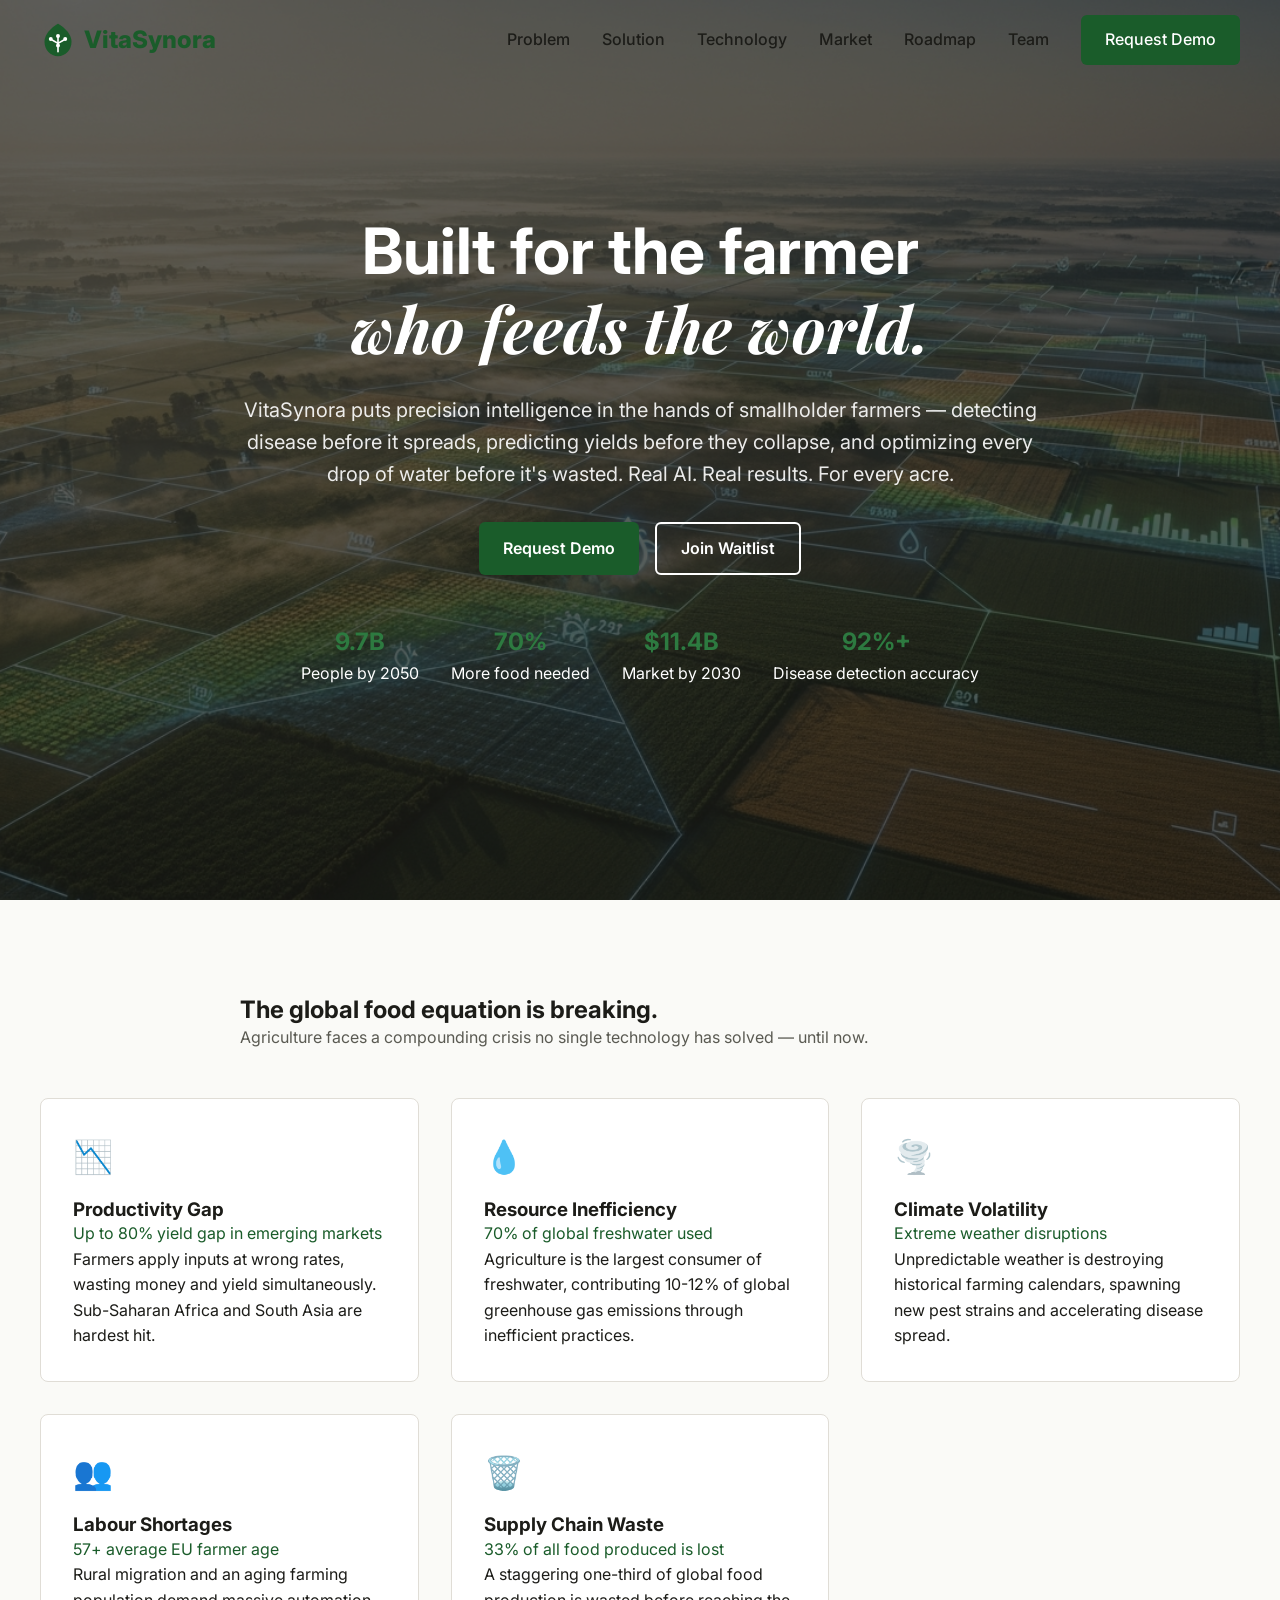
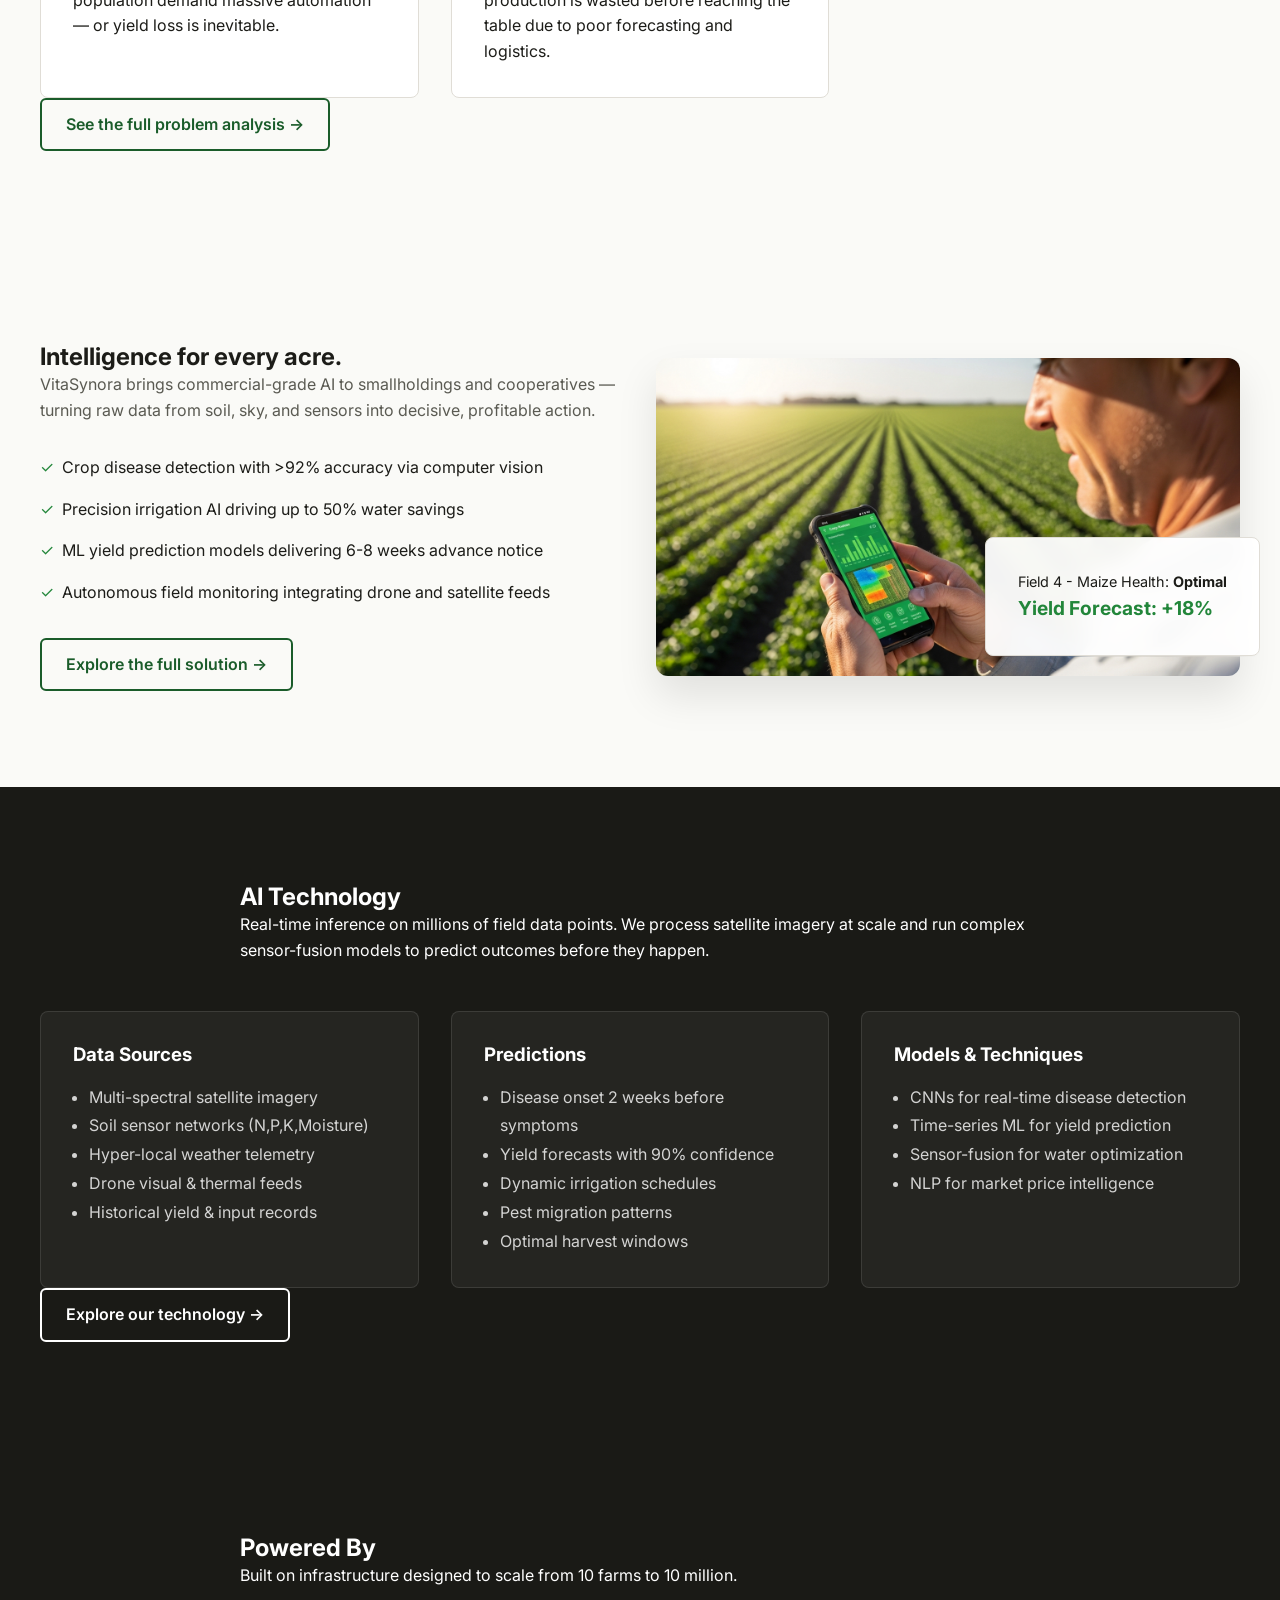
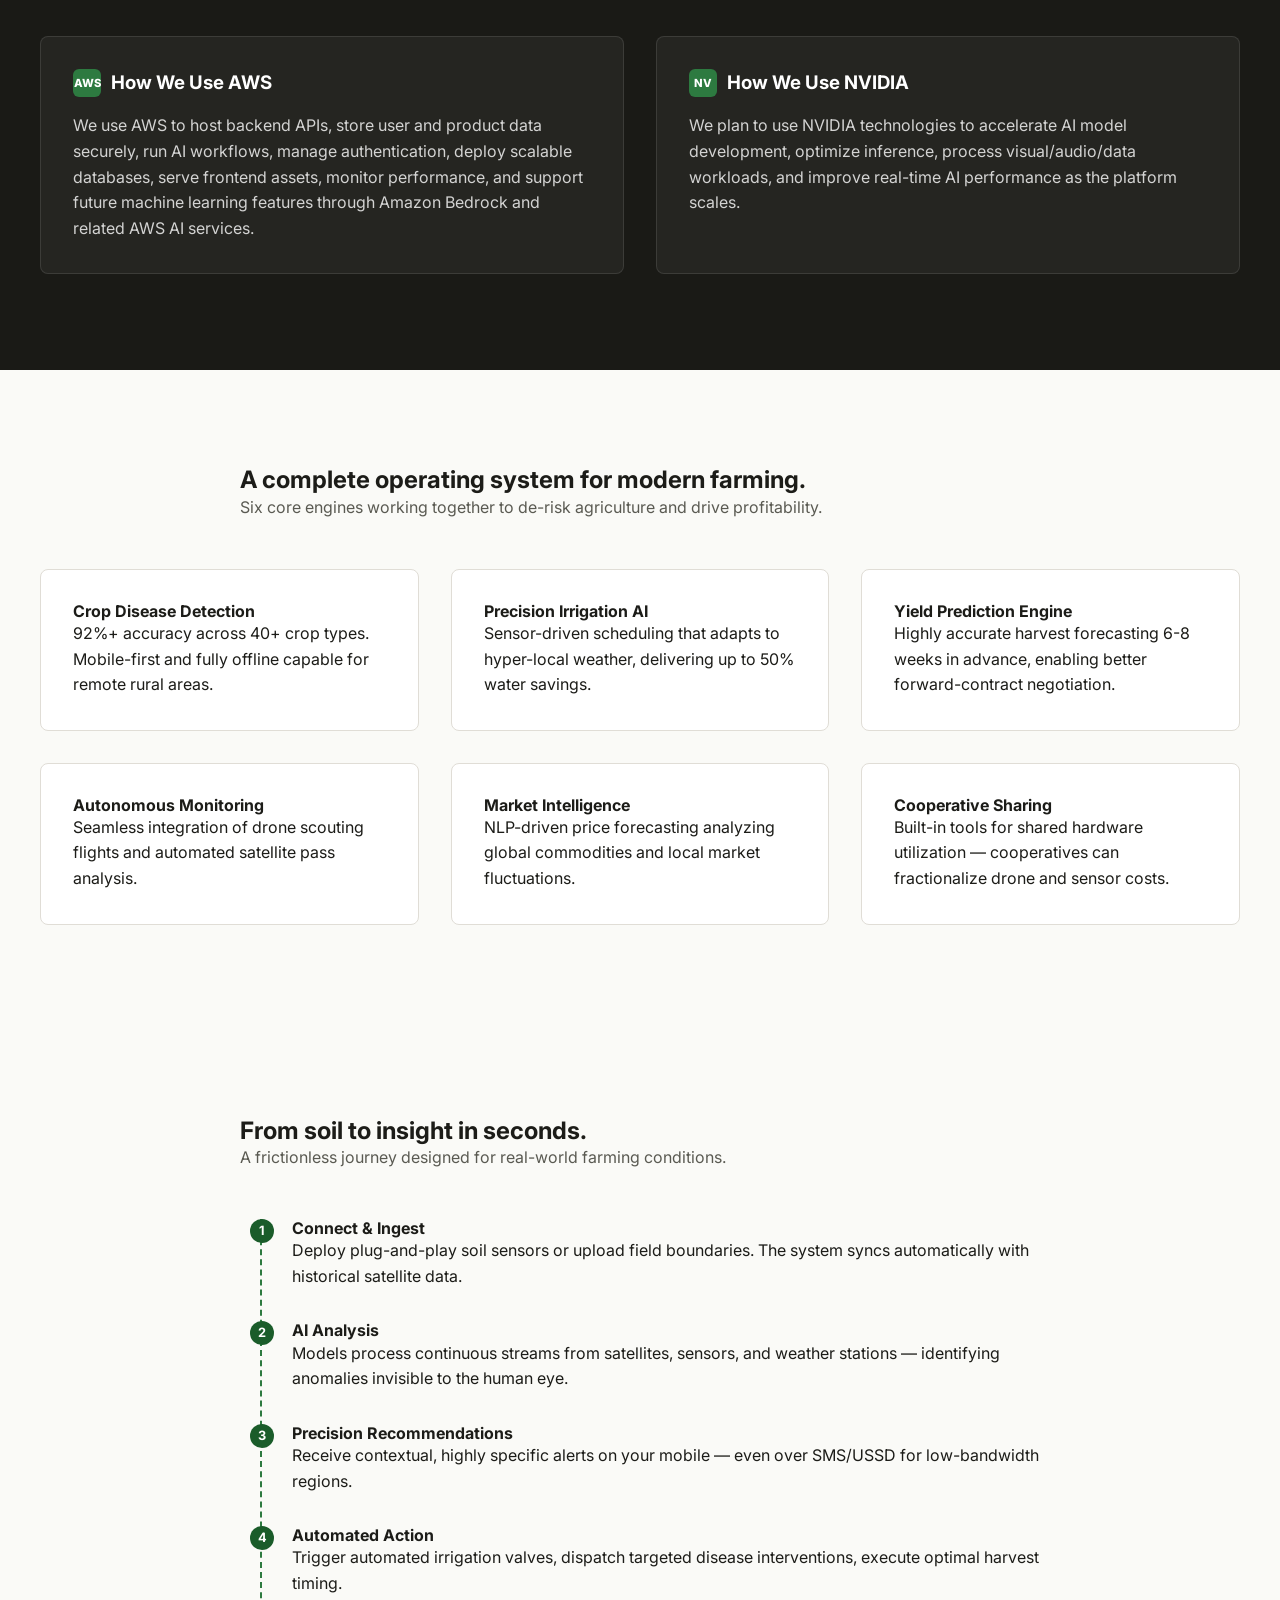
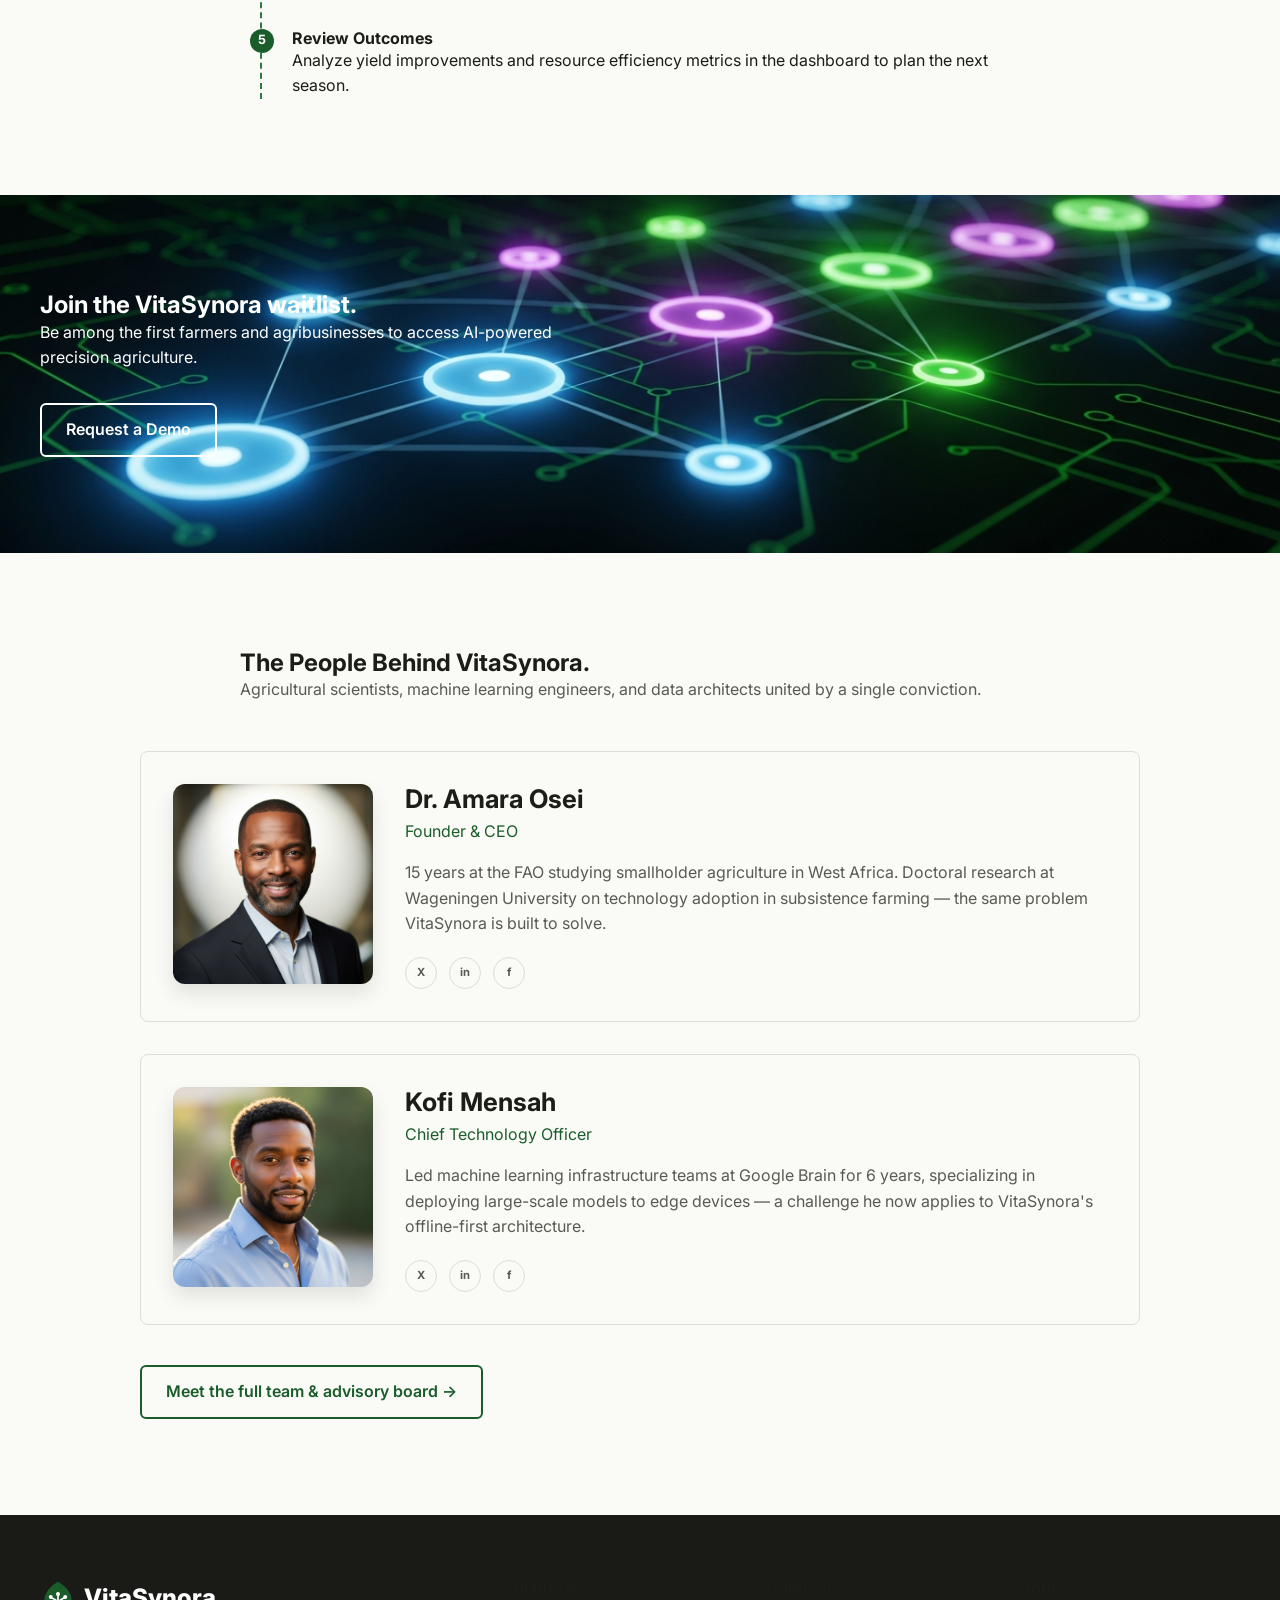
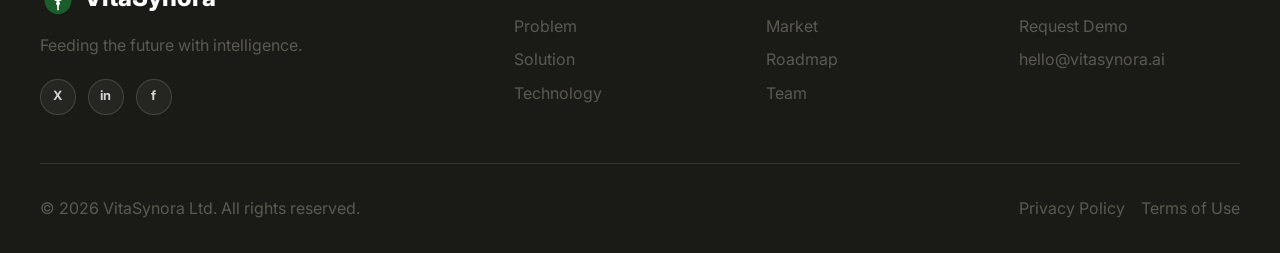
==== index.html @ 57ad0535 "first commit for netlify hosting" ====
<!DOCTYPE html>
<html lang="en">
<head>
  <meta charset="UTF-8">
  <meta name="viewport" content="width=device-width, initial-scale=1.0">
  <title>VitaSynora | Intelligence for every acre</title>
  <meta name="description" content="VitaSynora puts precision intelligence in the hands of smallholder farmers — detecting disease before it spreads, predicting yields before they collapse.">
  <link rel="stylesheet" href="css/styles.css">
</head>
<body>

  <!-- NAVBAR -->
  <nav class="navbar">
    <div class="nav-container">
      <a href="index.html" class="nav-logo">
        <svg viewBox="0 0 40 40" xmlns="http://www.w3.org/2000/svg" style="width:36px;height:36px">
          <path d="M20 2C20 2 5 10 5 22c0 9.4 6.7 16 15 16s15-6.6 15-16C35 10 20 2 20 2z" fill="#1a5c2a"/>
          <circle cx="20" cy="26" r="2.2" fill="white"/>
          <line x1="20" y1="23.8" x2="20" y2="17" stroke="white" stroke-width="1.8" stroke-linecap="round"/>
          <line x1="20" y1="23.8" x2="13.5" y2="20" stroke="white" stroke-width="1.8" stroke-linecap="round"/>
          <line x1="20" y1="23.8" x2="26.5" y2="20" stroke="white" stroke-width="1.8" stroke-linecap="round"/>
          <circle cx="20" cy="15.5" r="2.2" fill="white"/>
          <circle cx="12" cy="19" r="2.2" fill="white"/>
          <circle cx="28" cy="19" r="2.2" fill="white"/>
          <line x1="20" y1="28.2" x2="20" y2="33" stroke="white" stroke-width="1.8" stroke-linecap="round"/>
        </svg>
        VitaSynora
      </a>
      <div class="nav-links">
        <a href="problem.html">Problem</a>
        <a href="solution.html">Solution</a>
        <a href="technology.html">Technology</a>
        <a href="market.html">Market</a>
        <a href="roadmap.html">Roadmap</a>
        <a href="team.html">Team</a>
        <a href="request-demo.html" class="btn btn-primary">Request Demo</a>
      </div>
      <button class="hamburger">
        <span></span><span></span><span></span>
      </button>
    </div>
  </nav>

  <!-- HERO -->
  <header class="hero">
    <img src="images/hero-satellite.png" alt="Satellite view of farmland" class="hero-bg">
    <div class="hero-overlay"></div>
    <div class="hero-content reveal">
      <h1>Built for the farmer<br><span class="text-italic text-primary-light">who feeds the world.</span></h1>
      <p>VitaSynora puts precision intelligence in the hands of smallholder farmers — detecting disease before it spreads, predicting yields before they collapse, and optimizing every drop of water before it's wasted. Real AI. Real results. For every acre.</p>
      <div style="display: flex; gap: 1rem; justify-content: center; flex-wrap: wrap;">
        <a href="request-demo.html" class="btn btn-primary">Request Demo</a>
        <a href="#waitlist" class="btn btn-outline" style="border-color:#fff; color:#fff;">Join Waitlist</a>
      </div>
      <div class="hero-stats">
        <div class="hero-stat-item"><strong>9.7B</strong> People by 2050</div>
        <div class="hero-stat-item"><strong>70%</strong> More food needed</div>
        <div class="hero-stat-item"><strong>$11.4B</strong> Market by 2030</div>
        <div class="hero-stat-item"><strong>92%+</strong> Disease detection accuracy</div>
      </div>
    </div>
  </header>

  <!-- PROBLEM -->
  <section class="section bg-light" id="problem">
    <div class="container">
      <div class="reveal text-center" style="max-width: 800px; margin: 0 auto 3rem;">
        <h2>The global food equation is breaking.</h2>
        <p class="text-muted">Agriculture faces a compounding crisis no single technology has solved — until now.</p>
      </div>
      <div class="grid grid-3 reveal">
        <div class="card">
          <div class="card-icon">📉</div>
          <h3>Productivity Gap</h3>
          <p class="text-primary font-bold">Up to 80% yield gap in emerging markets</p>
          <p>Farmers apply inputs at wrong rates, wasting money and yield simultaneously. Sub-Saharan Africa and South Asia are hardest hit.</p>
        </div>
        <div class="card">
          <div class="card-icon">💧</div>
          <h3>Resource Inefficiency</h3>
          <p class="text-primary font-bold">70% of global freshwater used</p>
          <p>Agriculture is the largest consumer of freshwater, contributing 10-12% of global greenhouse gas emissions through inefficient practices.</p>
        </div>
        <div class="card">
          <div class="card-icon">🌪️</div>
          <h3>Climate Volatility</h3>
          <p class="text-primary font-bold">Extreme weather disruptions</p>
          <p>Unpredictable weather is destroying historical farming calendars, spawning new pest strains and accelerating disease spread.</p>
        </div>
        <div class="card">
          <div class="card-icon">👥</div>
          <h3>Labour Shortages</h3>
          <p class="text-primary font-bold">57+ average EU farmer age</p>
          <p>Rural migration and an aging farming population demand massive automation — or yield loss is inevitable.</p>
        </div>
        <div class="card">
          <div class="card-icon">🗑️</div>
          <h3>Supply Chain Waste</h3>
          <p class="text-primary font-bold">33% of all food produced is lost</p>
          <p>A staggering one-third of global food production is wasted before reaching the table due to poor forecasting and logistics.</p>
        </div>
      </div>
      <div class="text-center mt-4 reveal">
        <a href="problem.html" class="btn btn-outline mt-2">See the full problem analysis →</a>
      </div>
    </div>
  </section>

  <!-- SOLUTION -->
  <section class="section">
    <div class="container">
      <div class="grid grid-2" style="align-items: center;">
        <div class="reveal">
          <h2>Intelligence for every acre.</h2>
          <p class="text-muted" style="margin-bottom: 2rem;">VitaSynora brings commercial-grade AI to smallholdings and cooperatives — turning raw data from soil, sky, and sensors into decisive, profitable action.</p>
          <ul style="list-style: none; display: flex; flex-direction: column; gap: 1rem;">
            <li style="display: flex; gap: 0.5rem;"><span style="color:var(--success)">✓</span> Crop disease detection with >92% accuracy via computer vision</li>
            <li style="display: flex; gap: 0.5rem;"><span style="color:var(--success)">✓</span> Precision irrigation AI driving up to 50% water savings</li>
            <li style="display: flex; gap: 0.5rem;"><span style="color:var(--success)">✓</span> ML yield prediction models delivering 6-8 weeks advance notice</li>
            <li style="display: flex; gap: 0.5rem;"><span style="color:var(--success)">✓</span> Autonomous field monitoring integrating drone and satellite feeds</li>
          </ul>
          <a href="solution.html" class="btn btn-outline" style="margin-top: 2rem;">Explore the full solution →</a>
        </div>
        <div class="reveal" style="position: relative;">
          <img src="images/farmer-app.png" alt="Farmer using VitaSynora app" style="border-radius: 12px; box-shadow: 0 20px 40px rgba(0,0,0,0.1);">
          <div class="card" style="position: absolute; bottom: 20px; right: -20px; background: rgba(255,255,255,0.95); backdrop-filter: blur(10px);">
            <p style="font-size: 0.9rem; margin:0;">Field 4 - Maize Health: <strong>Optimal</strong></p>
            <p style="color:var(--success); font-size: 1.2rem; font-weight: 700; margin:0;">Yield Forecast: +18%</p>
          </div>
        </div>
      </div>
    </div>
  </section>

  <!-- TECH -->
  <section class="section section-dark reveal">
    <div class="container">
      <div class="text-center" style="max-width: 800px; margin: 0 auto 3rem;">
        <h2>AI Technology</h2>
        <p>Real-time inference on millions of field data points. We process satellite imagery at scale and run complex sensor-fusion models to predict outcomes before they happen.</p>
      </div>
      <div class="grid grid-3">
        <div class="card" style="background: rgba(255,255,255,0.05); border-color: rgba(255,255,255,0.1);">
          <h3 style="color:#fff; margin-bottom: 1rem;">Data Sources</h3>
          <ul style="color:rgba(255,255,255,0.8); padding-left:1rem; list-style: disc; line-height:1.8;">
            <li>Multi-spectral satellite imagery</li>
            <li>Soil sensor networks (N,P,K,Moisture)</li>
            <li>Hyper-local weather telemetry</li>
            <li>Drone visual & thermal feeds</li>
            <li>Historical yield & input records</li>
          </ul>
        </div>
        <div class="card" style="background: rgba(255,255,255,0.05); border-color: rgba(255,255,255,0.1);">
          <h3 style="color:#fff; margin-bottom: 1rem;">Predictions</h3>
          <ul style="color:rgba(255,255,255,0.8); padding-left:1rem; list-style: disc; line-height:1.8;">
            <li>Disease onset 2 weeks before symptoms</li>
            <li>Yield forecasts with 90% confidence</li>
            <li>Dynamic irrigation schedules</li>
            <li>Pest migration patterns</li>
            <li>Optimal harvest windows</li>
          </ul>
        </div>
        <div class="card" style="background: rgba(255,255,255,0.05); border-color: rgba(255,255,255,0.1);">
          <h3 style="color:#fff; margin-bottom: 1rem;">Models & Techniques</h3>
          <ul style="color:rgba(255,255,255,0.8); padding-left:1rem; list-style: disc; line-height:1.8;">
            <li>CNNs for real-time disease detection</li>
            <li>Time-series ML for yield prediction</li>
            <li>Sensor-fusion for water optimization</li>
            <li>NLP for market price intelligence</li>
          </ul>
        </div>
      </div>
      <div class="text-center mt-4">
        <a href="technology.html" class="btn btn-outline" style="border-color:#fff; color:#fff;">Explore our technology →</a>
      </div>
    </div>
  </section>

  <!-- OUR STACK: AWS + NVIDIA -->
  <section class="section section-dark reveal">
    <div class="container">
      <div class="text-center" style="max-width: 800px; margin: 0 auto 3rem;">
        <h2>Powered By</h2>
        <p>Built on infrastructure designed to scale from 10 farms to 10 million.</p>
      </div>
      <div class="grid grid-2">
        <div class="stack-card">
          <h3><span class="stack-badge">AWS</span> How We Use AWS</h3>
          <p>We use AWS to host backend APIs, store user and product data securely, run AI workflows, manage authentication, deploy scalable databases, serve frontend assets, monitor performance, and support future machine learning features through Amazon Bedrock and related AWS AI services.</p>
        </div>
        <div class="stack-card">
          <h3><span class="stack-badge">NV</span> How We Use NVIDIA</h3>
          <p>We plan to use NVIDIA technologies to accelerate AI model development, optimize inference, process visual/audio/data workloads, and improve real-time AI performance as the platform scales.</p>
        </div>
      </div>
    </div>
  </section>

  <!-- FEATURES -->
  <section class="section bg-light">
    <div class="container reveal">
      <div class="text-center" style="max-width: 800px; margin: 0 auto 3rem;">
        <h2>A complete operating system for modern farming.</h2>
        <p class="text-muted">Six core engines working together to de-risk agriculture and drive profitability.</p>
      </div>
      <div class="grid grid-3">
        <div class="card">
          <h4>Crop Disease Detection</h4>
          <p>92%+ accuracy across 40+ crop types. Mobile-first and fully offline capable for remote rural areas.</p>
        </div>
        <div class="card">
          <h4>Precision Irrigation AI</h4>
          <p>Sensor-driven scheduling that adapts to hyper-local weather, delivering up to 50% water savings.</p>
        </div>
        <div class="card">
          <h4>Yield Prediction Engine</h4>
          <p>Highly accurate harvest forecasting 6-8 weeks in advance, enabling better forward-contract negotiation.</p>
        </div>
        <div class="card">
          <h4>Autonomous Monitoring</h4>
          <p>Seamless integration of drone scouting flights and automated satellite pass analysis.</p>
        </div>
        <div class="card">
          <h4>Market Intelligence</h4>
          <p>NLP-driven price forecasting analyzing global commodities and local market fluctuations.</p>
        </div>
        <div class="card">
          <h4>Cooperative Sharing</h4>
          <p>Built-in tools for shared hardware utilization — cooperatives can fractionalize drone and sensor costs.</p>
        </div>
      </div>
    </div>
  </section>

  <!-- HOW IT WORKS -->
  <section class="section">
    <div class="container reveal">
      <div class="text-center" style="max-width: 800px; margin: 0 auto 3rem;">
        <h2>From soil to insight in seconds.</h2>
        <p class="text-muted">A frictionless journey designed for real-world farming conditions.</p>
      </div>
      <div style="max-width: 800px; margin: 0 auto; position: relative;">
        <div style="border-left: 2px dashed var(--primary-light); margin-left: 20px; padding-left: 30px; display: flex; flex-direction: column; gap: 2rem;">
          <div style="position: relative;">
            <div style="position: absolute; left: -42px; background: var(--primary); color: #fff; width: 24px; height: 24px; border-radius: 50%; display: flex; align-items: center; justify-content: center; font-size: 0.8rem; font-weight: bold;">1</div>
            <h4>Connect & Ingest</h4>
            <p>Deploy plug-and-play soil sensors or upload field boundaries. The system syncs automatically with historical satellite data.</p>
          </div>
          <div style="position: relative;">
            <div style="position: absolute; left: -42px; background: var(--primary); color: #fff; width: 24px; height: 24px; border-radius: 50%; display: flex; align-items: center; justify-content: center; font-size: 0.8rem; font-weight: bold;">2</div>
            <h4>AI Analysis</h4>
            <p>Models process continuous streams from satellites, sensors, and weather stations — identifying anomalies invisible to the human eye.</p>
          </div>
          <div style="position: relative;">
            <div style="position: absolute; left: -42px; background: var(--primary); color: #fff; width: 24px; height: 24px; border-radius: 50%; display: flex; align-items: center; justify-content: center; font-size: 0.8rem; font-weight: bold;">3</div>
            <h4>Precision Recommendations</h4>
            <p>Receive contextual, highly specific alerts on your mobile — even over SMS/USSD for low-bandwidth regions.</p>
          </div>
          <div style="position: relative;">
            <div style="position: absolute; left: -42px; background: var(--primary); color: #fff; width: 24px; height: 24px; border-radius: 50%; display: flex; align-items: center; justify-content: center; font-size: 0.8rem; font-weight: bold;">4</div>
            <h4>Automated Action</h4>
            <p>Trigger automated irrigation valves, dispatch targeted disease interventions, execute optimal harvest timing.</p>
          </div>
          <div style="position: relative;">
            <div style="position: absolute; left: -42px; background: var(--primary); color: #fff; width: 24px; height: 24px; border-radius: 50%; display: flex; align-items: center; justify-content: center; font-size: 0.8rem; font-weight: bold;">5</div>
            <h4>Review Outcomes</h4>
            <p>Analyze yield improvements and resource efficiency metrics in the dashboard to plan the next season.</p>
          </div>
        </div>
      </div>
    </div>
  </section>

  <!-- WAITLIST -->
  <section class="section section-dark reveal" id="waitlist">
    <div class="container">
      <div class="grid grid-2" style="align-items: center; gap: 4rem;">
        <div>
          <h2>Join the VitaSynora waitlist.</h2>
          <p style="margin-bottom: 2rem;">Be among the first farmers and agribusinesses to access AI-powered precision agriculture.</p>
          <div style="display:flex; gap:1rem;">
            <a href="request-demo.html" class="btn btn-outline" style="border-color:#fff; color:#fff;">Request a Demo</a>
          </div>
        </div>
        
        <img src="images/roadmap-vision.png" alt="Abstract glowing roadmap timeline" class="hero-bg">
        <!-- form card -->
        <!-- <div class="card" style="color: var(--text);"> -->
          <!-- <form id="waitlistForm">
            <div class="form-group">
              <label>Full Name</label>
              <input type="text" class="form-control" required>
            </div>
            <div class="form-group">
              <label>Email Address</label>
              <input type="email" class="form-control" required>
            </div>
            <div class="form-group">
              <label>Farm Type</label>
              <select class="form-control" required>
                <option value="">Select...</option>
                <option>Smallholder Farm</option>
                <option>Agricultural Cooperative</option>
                <option>Agribusiness</option>
                <option>Government/NGO</option>
                <option>Other</option>
              </select>
            </div>
            <div class="form-group">
              <label>Country</label>
              <input type="text" class="form-control" required>
            </div>
            <button type="submit" class="btn btn-primary" style="width:100%;">Join the Waitlist</button>
          </form> -->
          <!-- <div id="waitlistSuccess" style="display:none; text-align:center; padding: 2rem 0; color:var(--success); font-weight:bold;">
            Thank you! We'll be in touch.
          </div>
        </div> -->
      </div>
    </div>
  </section>

  <!-- TEAM -->
  <section class="section reveal">
    <div class="container" style="max-width: 1000px;">
      <div class="text-center" style="max-width: 800px; margin: 0 auto 3rem;">
        <h2>The People Behind VitaSynora.</h2>
        <p class="text-muted">Agricultural scientists, machine learning engineers, and data architects united by a single conviction.</p>
      </div>

      <div class="card" style="display: flex; flex-direction: column; gap: 2rem; margin-bottom: 2rem; background: var(--bg-light);">
        <div style="display: flex; flex-wrap: wrap; gap: 2rem; align-items: flex-start;">
          <img src="images/ceo-portrait.png" alt="Dr. Amara Osei" style="width: 200px; height: 200px; object-fit: cover; border-radius: 12px; box-shadow: 0 10px 20px rgba(0,0,0,0.1);">
          <div style="flex: 1; min-width: 280px;">
            <h3 style="font-size: 1.6rem; margin-bottom: 0.25rem;">Dr. Amara Osei</h3>
            <p class="text-primary font-bold" style="margin-bottom: 1rem;">Founder & CEO</p>
            <p style="margin-bottom: 1rem; color: var(--text-muted);">15 years at the FAO studying smallholder agriculture in West Africa. Doctoral research at Wageningen University on technology adoption in subsistence farming — the same problem VitaSynora is built to solve.</p>
            <div class="social-links social-links-light social-links-sm">
              <a href="#" aria-label="Twitter">X</a>
              <a href="#" aria-label="LinkedIn">in</a>
              <a href="#" aria-label="Facebook">f</a>
            </div>
          </div>
        </div>
      </div>

      <div class="card" style="display: flex; flex-direction: column; gap: 2rem; background: var(--bg-light);">
        <div style="display: flex; flex-wrap: wrap; gap: 2rem; align-items: flex-start;">
          <img src="images/cto-portrait.png" alt="Kofi Mensah" style="width: 200px; height: 200px; object-fit: cover; border-radius: 12px; box-shadow: 0 10px 20px rgba(0,0,0,0.1);">
          <div style="flex: 1; min-width: 280px;">
            <h3 style="font-size: 1.6rem; margin-bottom: 0.25rem;">Kofi Mensah</h3>
            <p class="text-primary font-bold" style="margin-bottom: 1rem;">Chief Technology Officer</p>
            <p style="margin-bottom: 1rem; color: var(--text-muted);">Led machine learning infrastructure teams at Google Brain for 6 years, specializing in deploying large-scale models to edge devices — a challenge he now applies to VitaSynora's offline-first architecture.</p>
            <div class="social-links social-links-light social-links-sm">
              <a href="#" aria-label="Twitter">X</a>
              <a href="#" aria-label="LinkedIn">in</a>
              <a href="#" aria-label="Facebook">f</a>
            </div>
          </div>
        </div>
      </div>

      <div class="text-center mt-4" style="margin-top: 2.5rem;">
        <a href="team.html" class="btn btn-outline">Meet the full team & advisory board →</a>
      </div>
    </div>
  </section>

  <!-- FOOTER -->
  <footer class="footer">
    <div class="container">
      <div class="footer-grid">
        <div>
          <div class="nav-logo" style="margin-bottom: 1rem; color: #fff;">
            <svg viewBox="0 0 40 40" xmlns="http://www.w3.org/2000/svg" style="width:36px;height:36px">
              <path d="M20 2C20 2 5 10 5 22c0 9.4 6.7 16 15 16s15-6.6 15-16C35 10 20 2 20 2z" fill="#1a5c2a"/>
              <circle cx="20" cy="26" r="2.2" fill="white"/>
              <line x1="20" y1="23.8" x2="20" y2="17" stroke="white" stroke-width="1.8" stroke-linecap="round"/>
              <line x1="20" y1="23.8" x2="13.5" y2="20" stroke="white" stroke-width="1.8" stroke-linecap="round"/>
              <line x1="20" y1="23.8" x2="26.5" y2="20" stroke="white" stroke-width="1.8" stroke-linecap="round"/>
              <circle cx="20" cy="15.5" r="2.2" fill="white"/>
              <circle cx="12" cy="19" r="2.2" fill="white"/>
              <circle cx="28" cy="19" r="2.2" fill="white"/>
              <line x1="20" y1="28.2" x2="20" y2="33" stroke="white" stroke-width="1.8" stroke-linecap="round"/>
            </svg>
            VitaSynora
          </div>
          <p class="text-muted">Feeding the future with intelligence.</p>
          <div class="social-links">
            <a href="#" aria-label="Twitter">X</a>
            <a href="#" aria-label="LinkedIn">in</a>
            <a href="#" aria-label="Facebook">f</a>
          </div>
        </div>
        <div>
          <h4 style="margin-bottom: 1rem;">Platform</h4>
          <ul style="display:flex; flex-direction:column; gap:0.5rem;">
            <li><a href="problem.html">Problem</a></li>
            <li><a href="solution.html">Solution</a></li>
            <li><a href="technology.html">Technology</a></li>
          </ul>
        </div>
        <div>
          <h4 style="margin-bottom: 1rem;">Company</h4>
          <ul style="display:flex; flex-direction:column; gap:0.5rem;">
            <li><a href="market.html">Market</a></li>
            <li><a href="roadmap.html">Roadmap</a></li>
            <li><a href="team.html">Team</a></li>
          </ul>
        </div>
        <div>
          <h4 style="margin-bottom: 1rem;">Contact</h4>
          <ul style="display:flex; flex-direction:column; gap:0.5rem;">
            <li><a href="request-demo.html">Request Demo</a></li>
            <li><a href="mailto:hello@vitasynora.ai">hello@vitasynora.ai</a></li>
          </ul>
        </div>
      </div>
      <div class="footer-bottom">
        <p>© 2026 VitaSynora Ltd. All rights reserved.</p>
        <div style="display:flex; gap:1rem;">
          <a href="#">Privacy Policy</a>
          <a href="#">Terms of Use</a>
        </div>
      </div>
    </div>
  </footer>

  <script src="js/main.js"></script>
</body>
</html>
---- css/styles.css ----
@import url('https://fonts.googleapis.com/css2?family=Inter:wght@300;400;500;600;700;800&family=Playfair+Display:ital@1&display=swap');

:root {
  --primary: #1a5c2a;
  --primary-dark: #0f3d1a;
  --primary-light: #2d7a40;
  --accent: #8b6914;
  --bg: #fafaf7;
  --bg-dark: #1a1a16;
  --text: #1c1c18;
  --text-muted: #5a5a52;
  --border: #e0ddd6;
  --card-bg: #ffffff;
  --success: #22863a;
  --nav-height: 80px;
}

* { box-sizing: border-box; margin: 0; padding: 0; }
body { font-family: 'Inter', sans-serif; background-color: var(--bg); color: var(--text); line-height: 1.6; overflow-x: hidden; }
a { text-decoration: none; color: inherit; }
ul { list-style: none; }
img { max-width: 100%; height: auto; display: block; }

/* Typography */
h1, h2, h3, h4, h5, h6 { font-weight: 700; line-height: 1.2; color: var(--text); }
.text-italic { font-family: 'Playfair Display', serif; font-style: italic; }
.text-primary { color: var(--primary); }
.text-muted { color: var(--text-muted); }

/* Buttons */
.btn { display: inline-flex; align-items: center; justify-content: center; padding: 0.75rem 1.5rem; font-weight: 600; border-radius: 6px; transition: all 0.3s ease; cursor: pointer; border: none; font-size: 1rem; }
.btn-primary { background-color: var(--primary); color: #fff; }
.btn-primary:hover { background-color: var(--primary-dark); }
.btn-outline { background-color: transparent; color: var(--primary); border: 2px solid var(--primary); }
.btn-outline:hover { background-color: var(--primary); color: #fff; }

/* Navbar */
.navbar { position: fixed; top: 0; left: 0; width: 100%; height: var(--nav-height); z-index: 1000; transition: all 0.3s ease; display: flex; align-items: center; padding: 0 2rem; background: transparent; }
.navbar.scrolled { background-color: var(--bg); box-shadow: 0 4px 12px rgba(0,0,0,0.05); }
.nav-container { display: flex; justify-content: space-between; align-items: center; width: 100%; max-width: 1200px; margin: 0 auto; }
.nav-logo { display: flex; align-items: center; gap: 0.5rem; font-size: 1.5rem; font-weight: 800; color: var(--primary); }
.nav-logo svg { width: 32px; height: 32px; fill: var(--primary); }
.nav-links { display: flex; gap: 2rem; align-items: center; }
.nav-links a { font-weight: 500; transition: color 0.2s; }
.nav-links a:hover, .nav-links a.active { color: var(--primary); }
.hamburger { display: none; background: none; border: none; cursor: pointer; padding: 0.5rem; }
.hamburger span { display: block; width: 25px; height: 3px; background-color: var(--text); margin: 5px 0; transition: 0.3s; }
.hamburger.open span:nth-child(1) { transform: rotate(-45deg) translate(-5px, 6px); }
.hamburger.open span:nth-child(2) { opacity: 0; }
.hamburger.open span:nth-child(3) { transform: rotate(45deg) translate(-5px, -6px); }

/* Mobile Menu */
@media (max-width: 768px) {
  .nav-links { display: none; position: absolute; top: var(--nav-height); left: 0; width: 100%; background: var(--bg); flex-direction: column; padding: 2rem; box-shadow: 0 10px 15px rgba(0,0,0,0.1); gap: 1.5rem; }
  .nav-links.open { display: flex; }
  .hamburger { display: block; }
}

/* Sections */
.section { padding: 6rem 2rem; }
.section-dark { background-color: var(--bg-dark); color: #fff; }
.section-dark h1, .section-dark h2, .section-dark h3, .section-dark h4 { color: #fff; }
.container { max-width: 1200px; margin: 0 auto; }

/* Hero */
.hero { position: relative; min-height: 100vh; display: flex; align-items: center; padding: 0 2rem; color: #fff; overflow: hidden; }
.hero-bg { position: absolute; top: 0; left: 0; width: 100%; height: 100%; object-fit: cover; z-index: -2; }
.hero-overlay { position: absolute; top: 0; left: 0; width: 100%; height: 100%; background: rgba(26, 26, 22, 0.7); z-index: -1; }
.hero-content { position: relative; z-index: 1; max-width: 800px; margin: 0 auto; text-align: center; }
.hero h1 { font-size: clamp(3rem, 5vw, 5rem); margin-bottom: 1.5rem; color: #fff; }
.hero p { font-size: 1.25rem; margin-bottom: 2rem; opacity: 0.9; }
.hero-stats { display: flex; gap: 2rem; justify-content: center; margin-top: 3rem; flex-wrap: wrap; }
.hero-stat-item { text-align: center; }
.hero-stat-item strong { display: block; font-size: 1.5rem; font-weight: 700; color: var(--primary-light); }

/* Grid */
.grid { display: grid; gap: 2rem; }
.grid-2 { grid-template-columns: repeat(2, 1fr); }
.grid-3 { grid-template-columns: repeat(3, 1fr); }
.grid-4 { grid-template-columns: repeat(4, 1fr); }
@media (max-width: 992px) { .grid-3, .grid-4 { grid-template-columns: repeat(2, 1fr); } }
@media (max-width: 768px) { .grid-2, .grid-3, .grid-4 { grid-template-columns: 1fr; } }

/* Cards */
.card { background: var(--card-bg); border: 1px solid var(--border); border-radius: 8px; padding: 2rem; transition: transform 0.3s ease, box-shadow 0.3s ease; }
.card:hover { transform: translateY(-5px); box-shadow: 0 10px 20px rgba(0,0,0,0.05); }
.card-icon { font-size: 2rem; margin-bottom: 1rem; color: var(--primary); }

/* Animations */
.reveal { opacity: 0; transform: translateY(30px); transition: all 0.8s ease; }
.reveal.visible { opacity: 1; transform: translateY(0); }

/* Forms */
.form-group { margin-bottom: 1.5rem; }
.form-group label { display: block; margin-bottom: 0.5rem; font-weight: 600; }
.form-control { width: 100%; padding: 0.75rem; border: 1px solid var(--border); border-radius: 6px; font-family: inherit; font-size: 1rem; }
.form-control:focus { outline: none; border-color: var(--primary); box-shadow: 0 0 0 3px rgba(26, 92, 42, 0.1); }

/* Footer */
.footer { background-color: var(--bg-dark); color: #fff; padding: 4rem 2rem 2rem; }
.footer a { color: var(--text-muted); transition: color 0.2s; }
.footer a:hover { color: #fff; }
.footer-grid { display: grid; grid-template-columns: 2fr 1fr 1fr 1fr; gap: 2rem; margin-bottom: 3rem; }
.footer-bottom { border-top: 1px solid rgba(255,255,255,0.1); padding-top: 2rem; display: flex; justify-content: space-between; flex-wrap: wrap; gap: 1rem; color: var(--text-muted); }
@media (max-width: 768px) { .footer-grid { grid-template-columns: 1fr; } }

/* Social Icons */
.social-links { display: flex; gap: 0.75rem; margin-top: 1.25rem; }
.social-links a {
  display: inline-flex; align-items: center; justify-content: center;
  width: 36px; height: 36px; border-radius: 50%;
  border: 1px solid rgba(255,255,255,0.15);
  background: rgba(255,255,255,0.05);
  font-size: 0.8rem; font-weight: 700; letter-spacing: 0.02em;
  color: rgba(255,255,255,0.8);
  transition: background 0.2s, border-color 0.2s, color 0.2s, transform 0.2s;
}
.social-links a:hover { background: var(--primary); border-color: var(--primary); color: #fff; transform: translateY(-2px); }

.social-links.social-links-light a {
  border: 1px solid var(--border);
  background: var(--bg);
  color: var(--text-muted);
}
.social-links.social-links-light a:hover { background: var(--primary); border-color: var(--primary); color: #fff; }

.social-links.social-links-sm a { width: 32px; height: 32px; font-size: 0.7rem; }

/* Stack Section (AWS / NVIDIA) */
.stack-card { background: rgba(255,255,255,0.05); border: 1px solid rgba(255,255,255,0.1); border-radius: 8px; padding: 2rem; }
.stack-card h3 { color: #fff; margin-bottom: 1rem; display: flex; align-items: center; gap: 0.6rem; }
.stack-card p { color: rgba(255,255,255,0.8); margin: 0; }
.stack-card .stack-badge {
  display: inline-flex; align-items: center; justify-content: center;
  width: 28px; height: 28px; border-radius: 6px;
  background: var(--primary-light); color: #fff; font-size: 0.7rem; font-weight: 800; flex-shrink: 0;
}

/* ── Contact / Request-Demo page ─────────────────────────────── */
.contact-layout {
  display: grid;
  grid-template-columns: 1fr 1.4fr;
  gap: 2.5rem;
  align-items: start;
}

.name-grid {
  display: grid;
  grid-template-columns: 1fr 1fr;
  gap: 1rem;
}

@media (max-width: 768px) {
  /* Stack columns: info panel first, form card below */
  .contact-layout {
    grid-template-columns: 1fr;
    gap: 2rem;
  }

  /* First/Last Name side-by-side stays until very narrow */
  .name-grid {
    grid-template-columns: 1fr 1fr;
  }
}

@media (max-width: 480px) {
  /* On very small phones, stack First/Last Name too */
  .name-grid {
    grid-template-columns: 1fr;
  }

  /* Tighten form card padding */
  .contact-layout > div:last-child {
    padding: 1.5rem !important;
  }

  /* Tighten section top padding so content isn't buried under navbar */
  .contact-layout {
    gap: 1.5rem;
  }
}
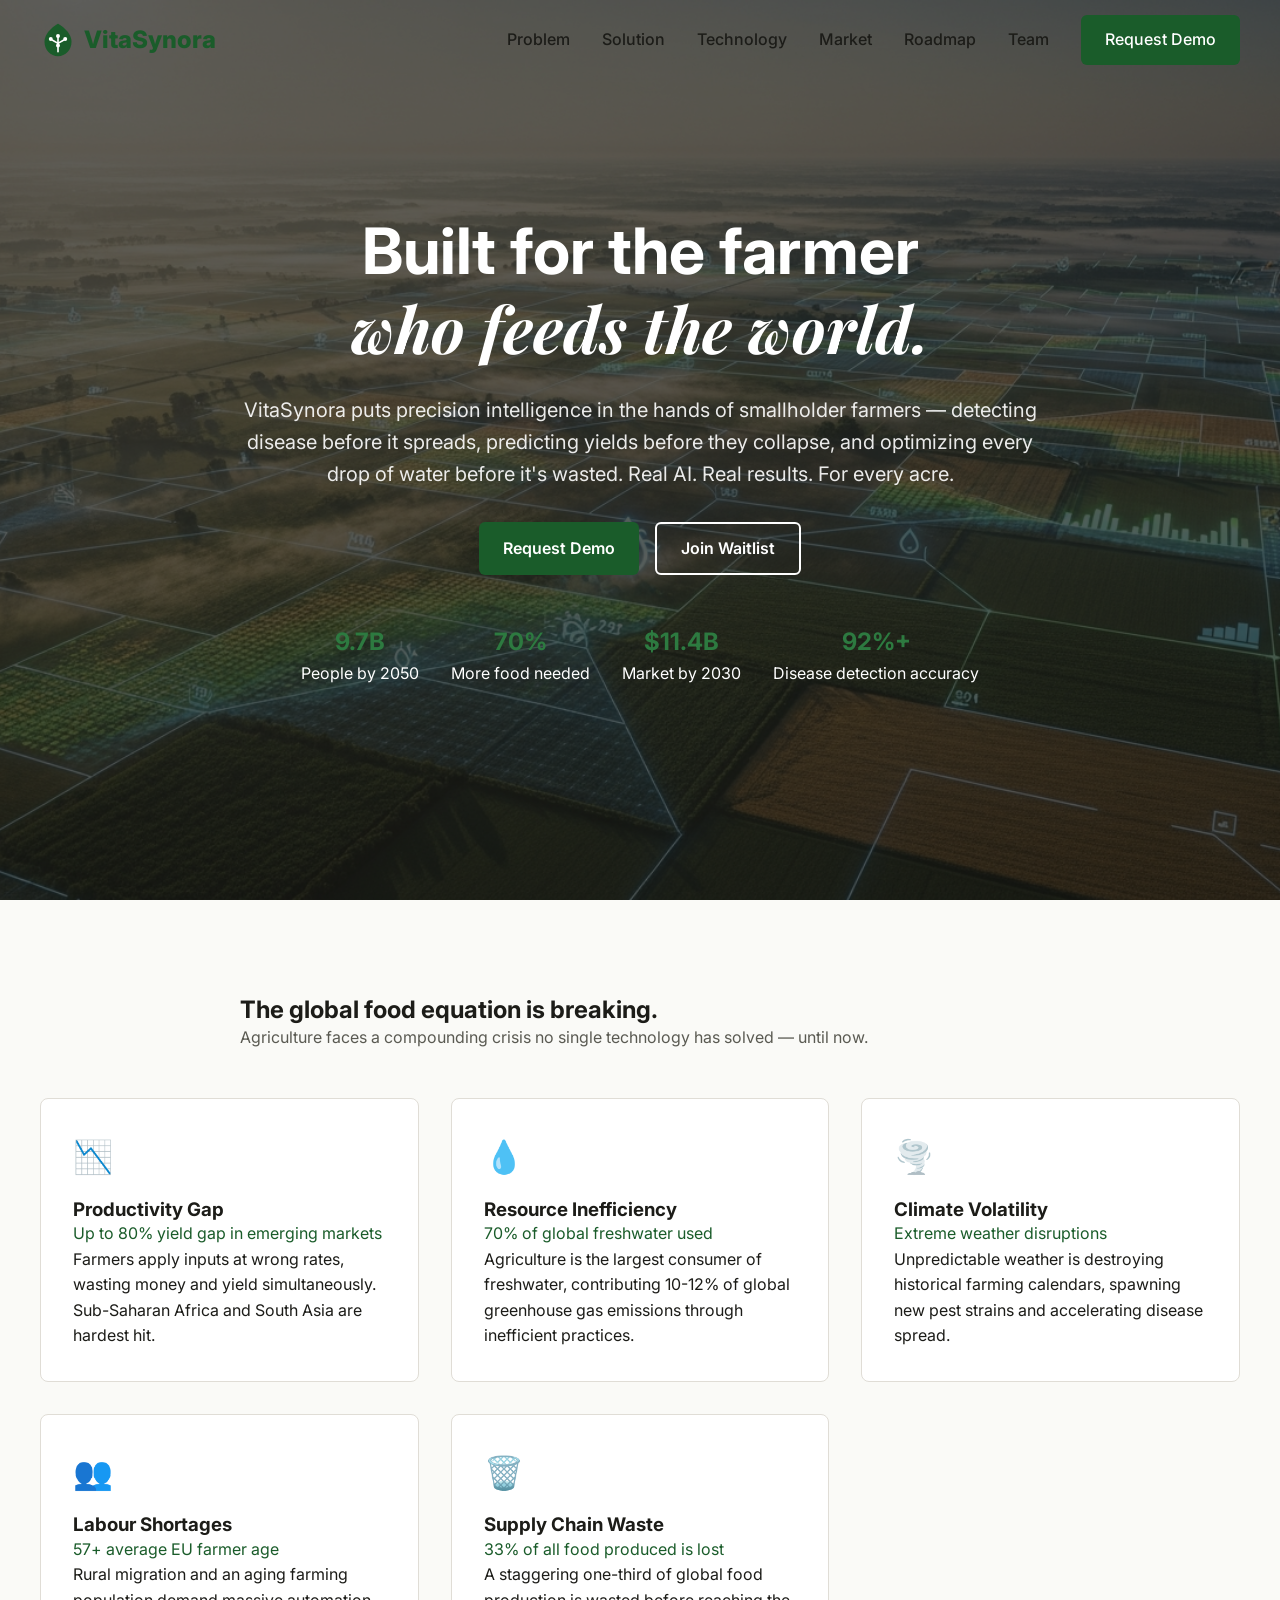
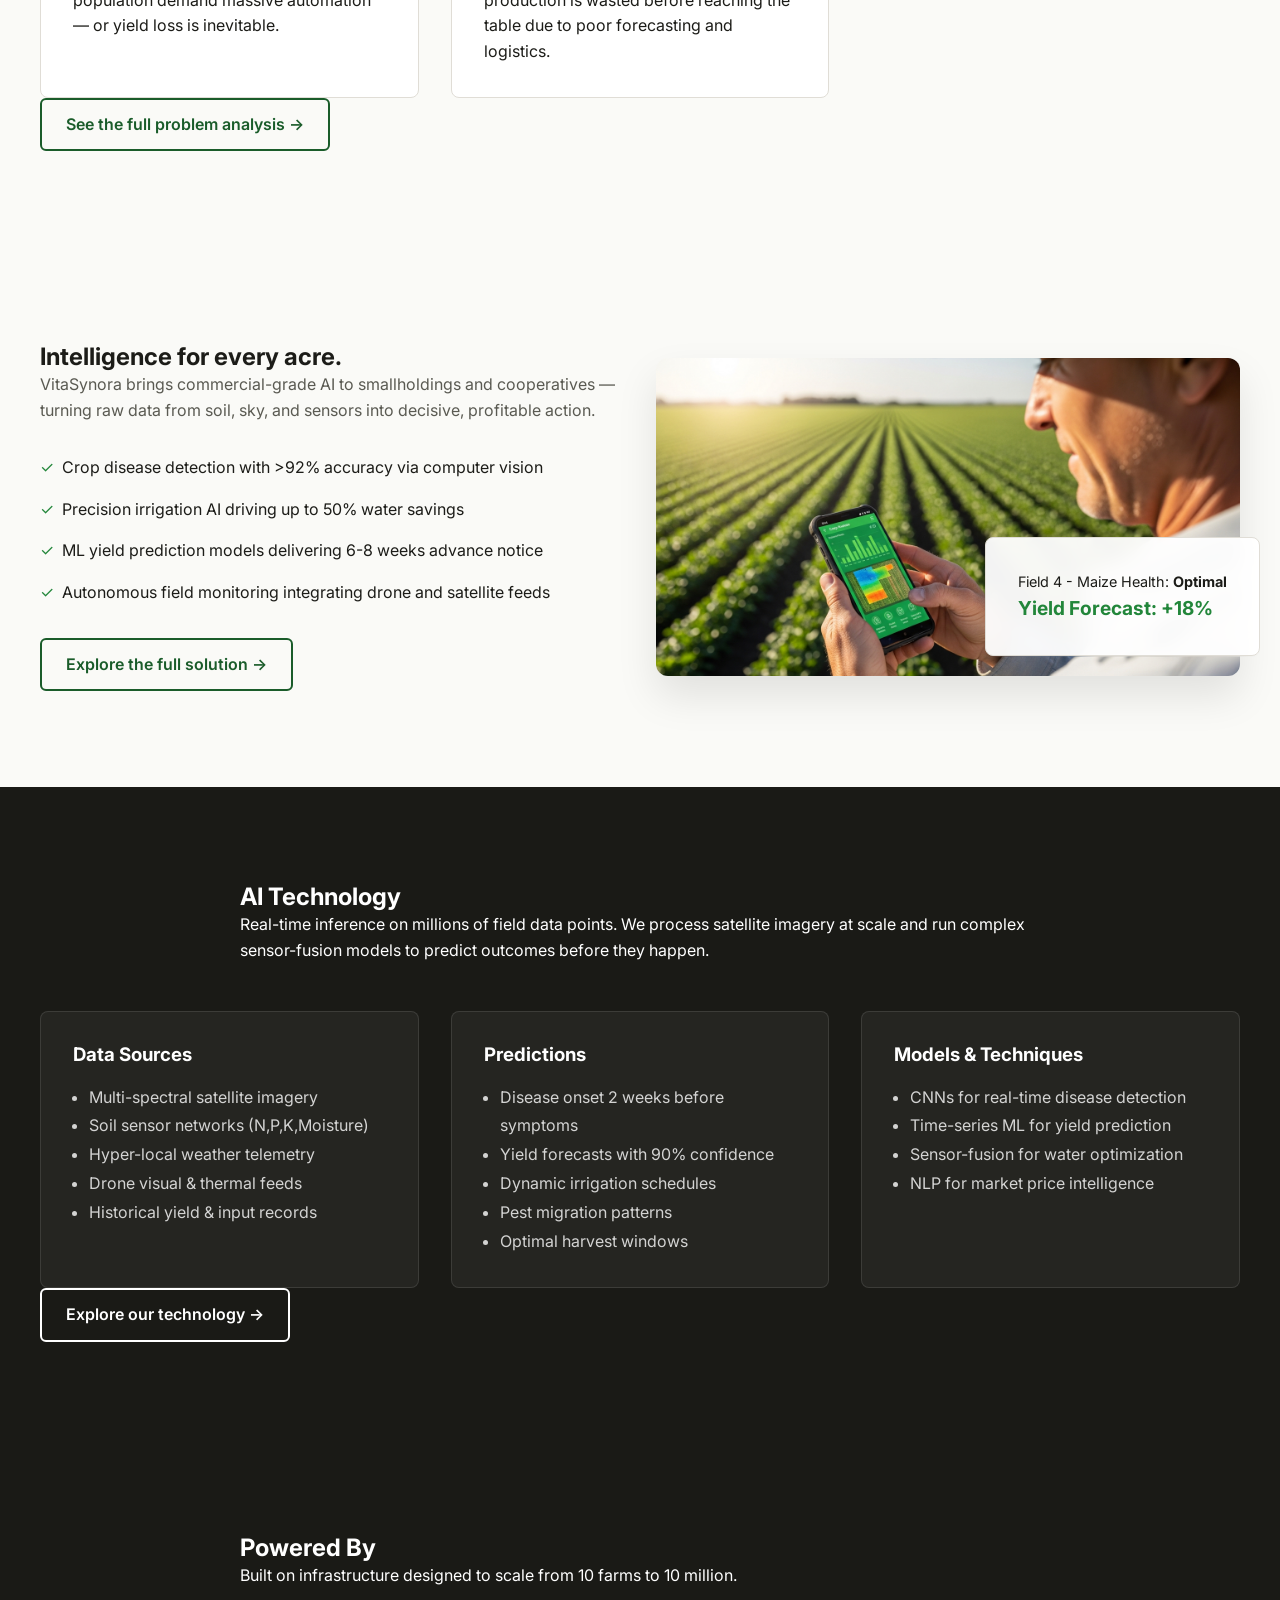
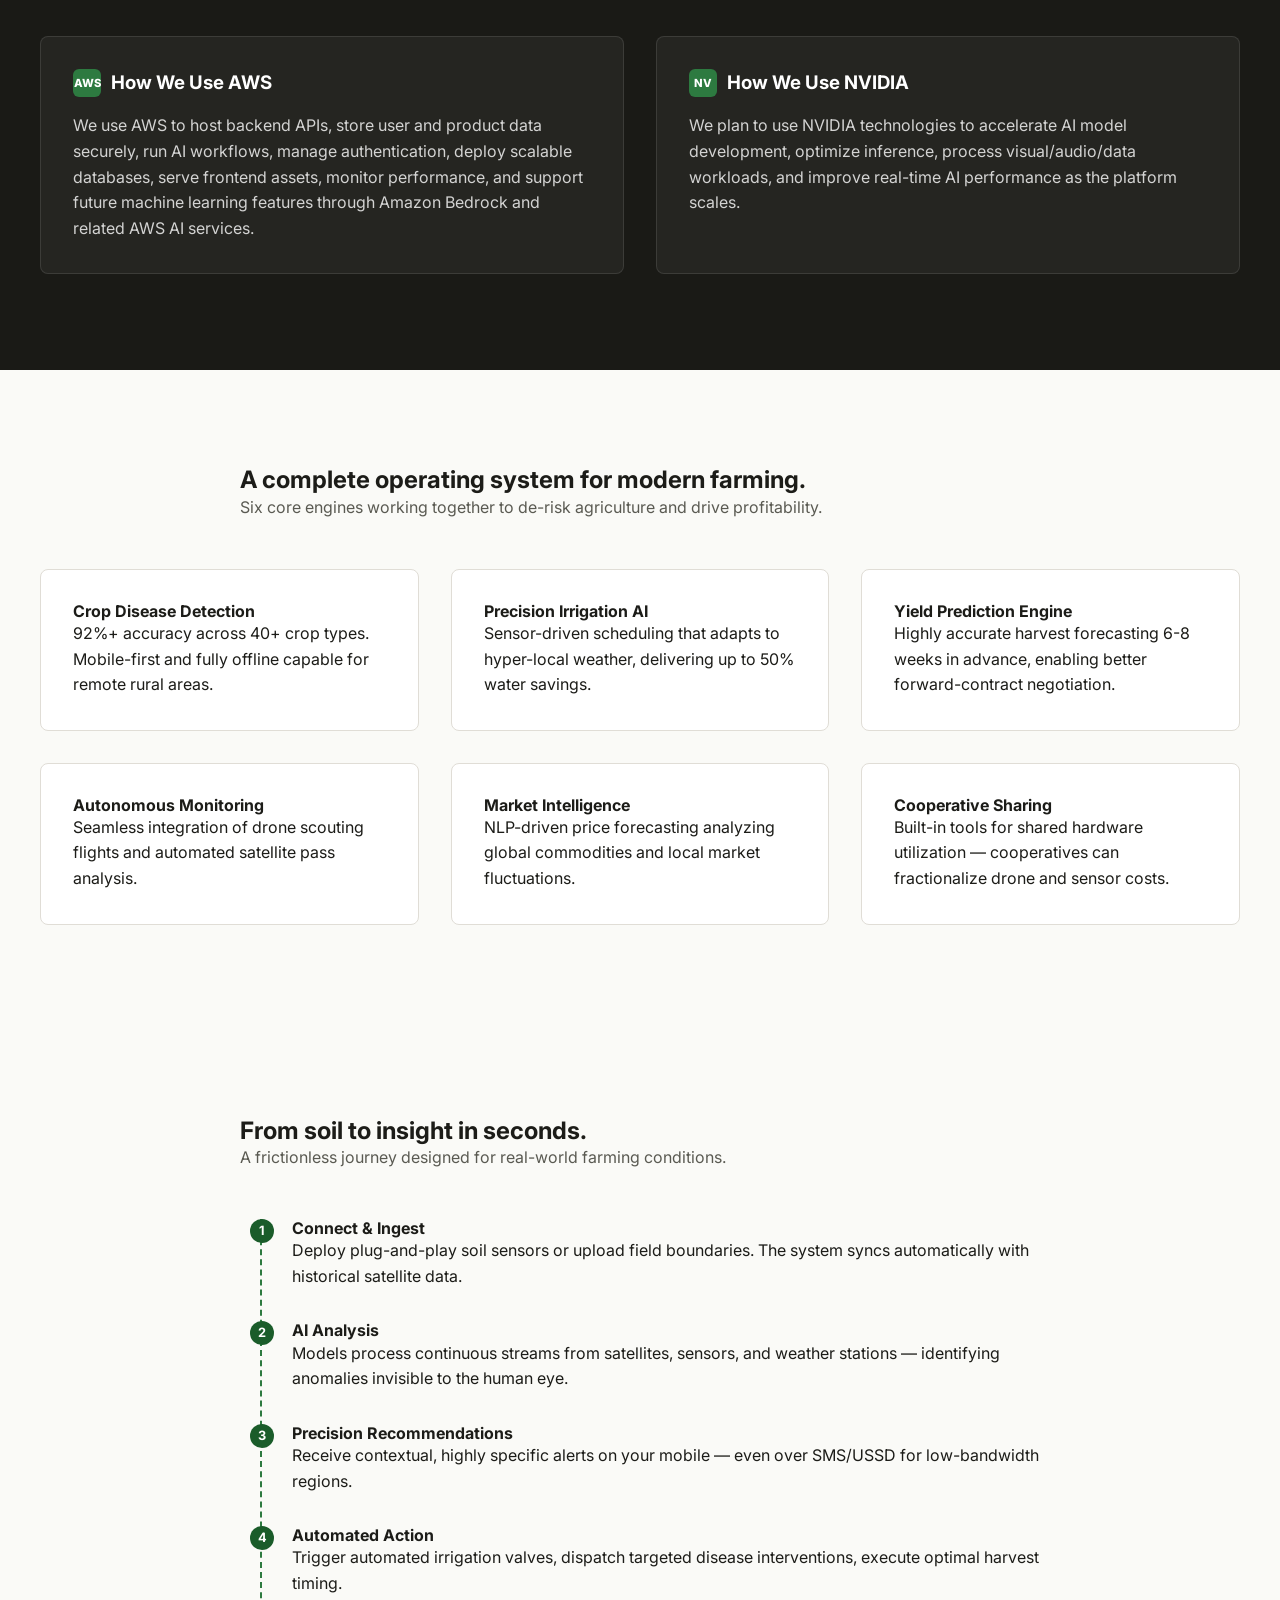
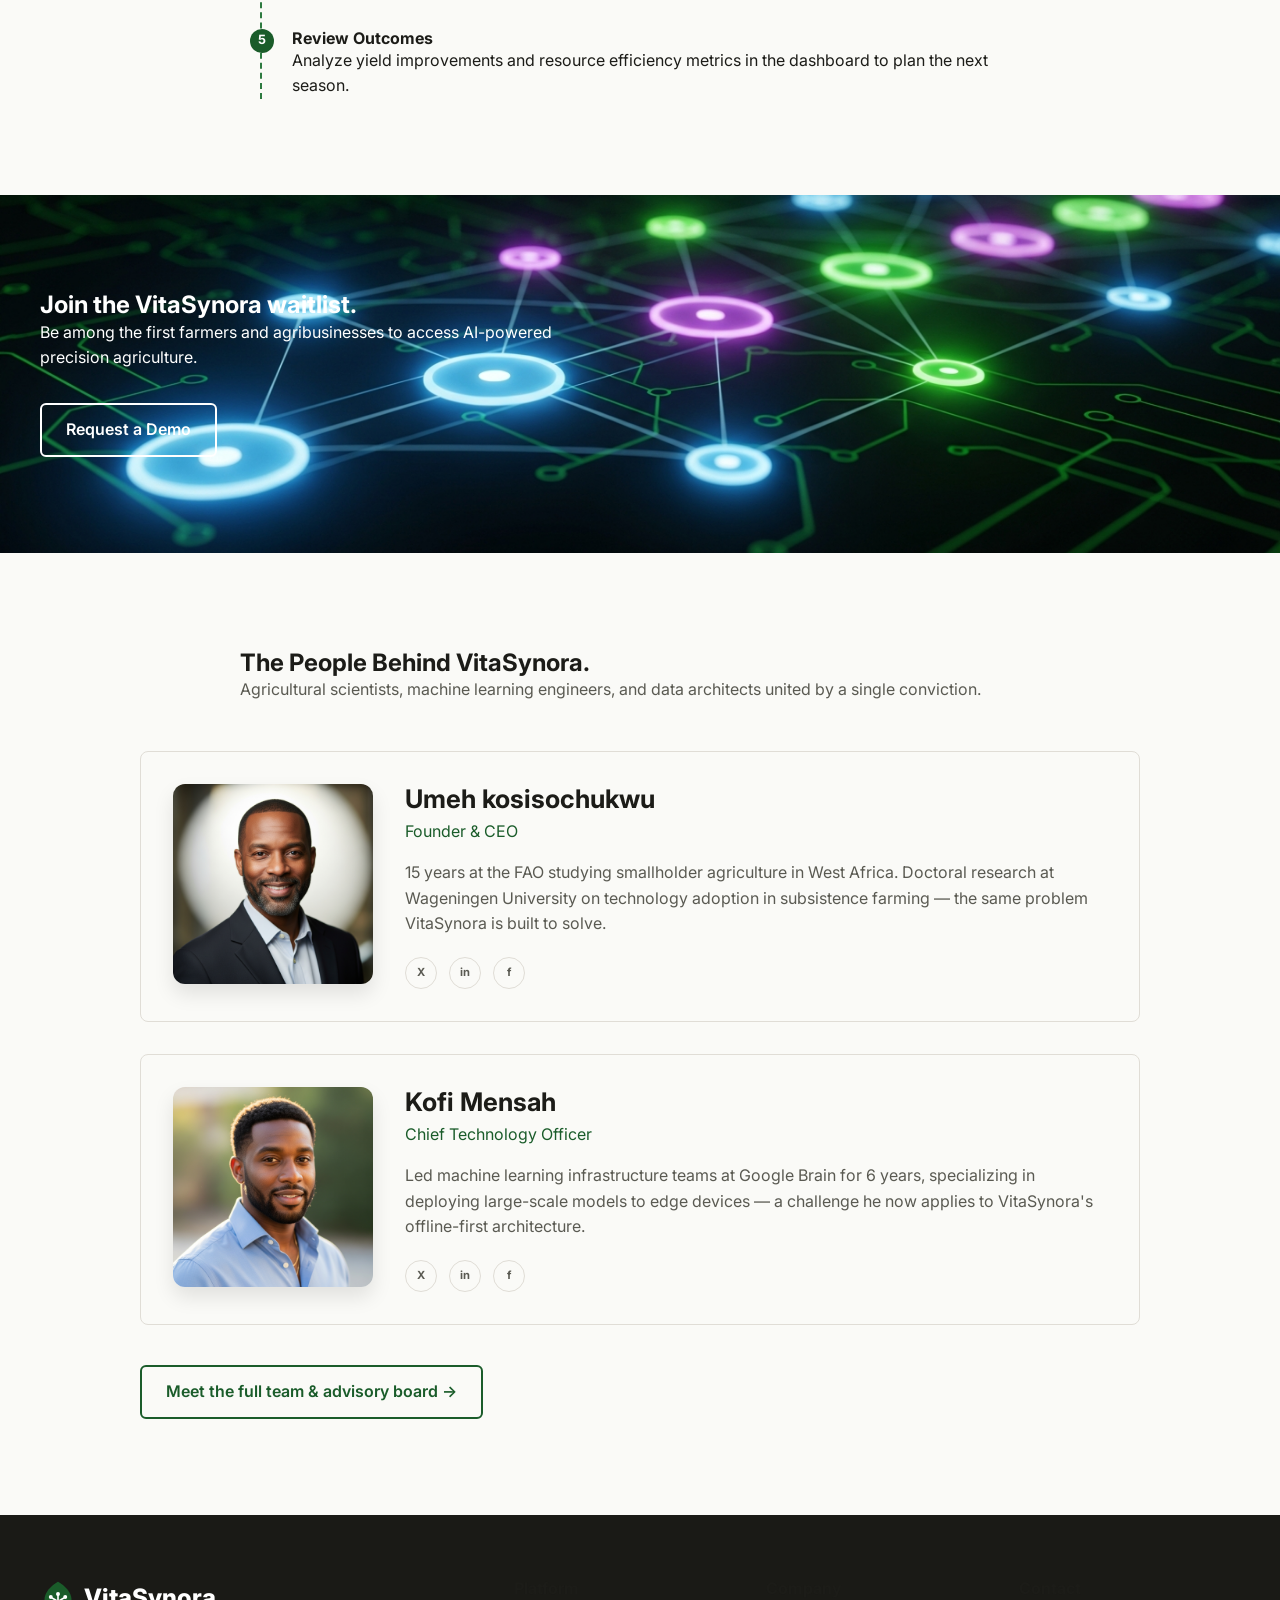
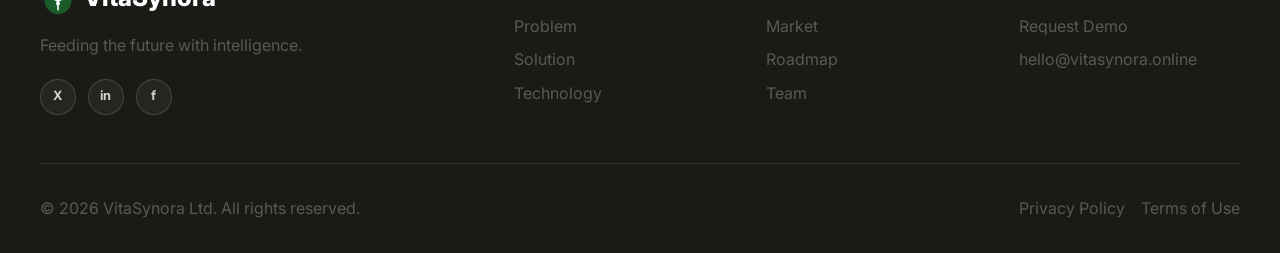
==== commit 31223586: "add socials and change ceo name" ====
--- a/index.html
+++ b/index.html
@@ -332,13 +332,13 @@
         <div style="display: flex; flex-wrap: wrap; gap: 2rem; align-items: flex-start;">
           <img src="images/ceo-portrait.png" alt="Dr. Amara Osei" style="width: 200px; height: 200px; object-fit: cover; border-radius: 12px; box-shadow: 0 10px 20px rgba(0,0,0,0.1);">
           <div style="flex: 1; min-width: 280px;">
-            <h3 style="font-size: 1.6rem; margin-bottom: 0.25rem;">Dr. Amara Osei</h3>
+            <h3 style="font-size: 1.6rem; margin-bottom: 0.25rem;">Umeh kosisochukwu</h3>
             <p class="text-primary font-bold" style="margin-bottom: 1rem;">Founder & CEO</p>
             <p style="margin-bottom: 1rem; color: var(--text-muted);">15 years at the FAO studying smallholder agriculture in West Africa. Doctoral research at Wageningen University on technology adoption in subsistence farming — the same problem VitaSynora is built to solve.</p>
             <div class="social-links social-links-light social-links-sm">
               <a href="#" aria-label="Twitter">X</a>
-              <a href="#" aria-label="LinkedIn">in</a>
-              <a href="#" aria-label="Facebook">f</a>
+              <a href="https://www.linkedin.com/in/kosy-umeh-471545310?utm_source=share_via&utm_content=profile&utm_medium=member_ios" aria-label="LinkedIn">in</a>
+              <a href="https://www.facebook.com/share/1D5vDZ2nY4/?mibextid=wwXIfr" aria-label="Facebook">f</a>
             </div>
           </div>
         </div>
@@ -388,8 +388,8 @@
           <p class="text-muted">Feeding the future with intelligence.</p>
           <div class="social-links">
             <a href="#" aria-label="Twitter">X</a>
-            <a href="#" aria-label="LinkedIn">in</a>
-            <a href="#" aria-label="Facebook">f</a>
+            <a href="https://www.linkedin.com/in/kosy-umeh-471545310?utm_source=share_via&utm_content=profile&utm_medium=member_ios" aria-label="LinkedIn">in</a>
+            <a href="https://www.facebook.com/share/1D5vDZ2nY4/?mibextid=wwXIfr" aria-label="Facebook">f</a>
           </div>
         </div>
         <div>
@@ -412,7 +412,7 @@
           <h4 style="margin-bottom: 1rem;">Contact</h4>
           <ul style="display:flex; flex-direction:column; gap:0.5rem;">
             <li><a href="request-demo.html">Request Demo</a></li>
-            <li><a href="mailto:hello@vitasynora.ai">hello@vitasynora.ai</a></li>
+            <li><a href="mailto:hello@vitasynora.online">hello@vitasynora.online</a></li>
           </ul>
         </div>
       </div>
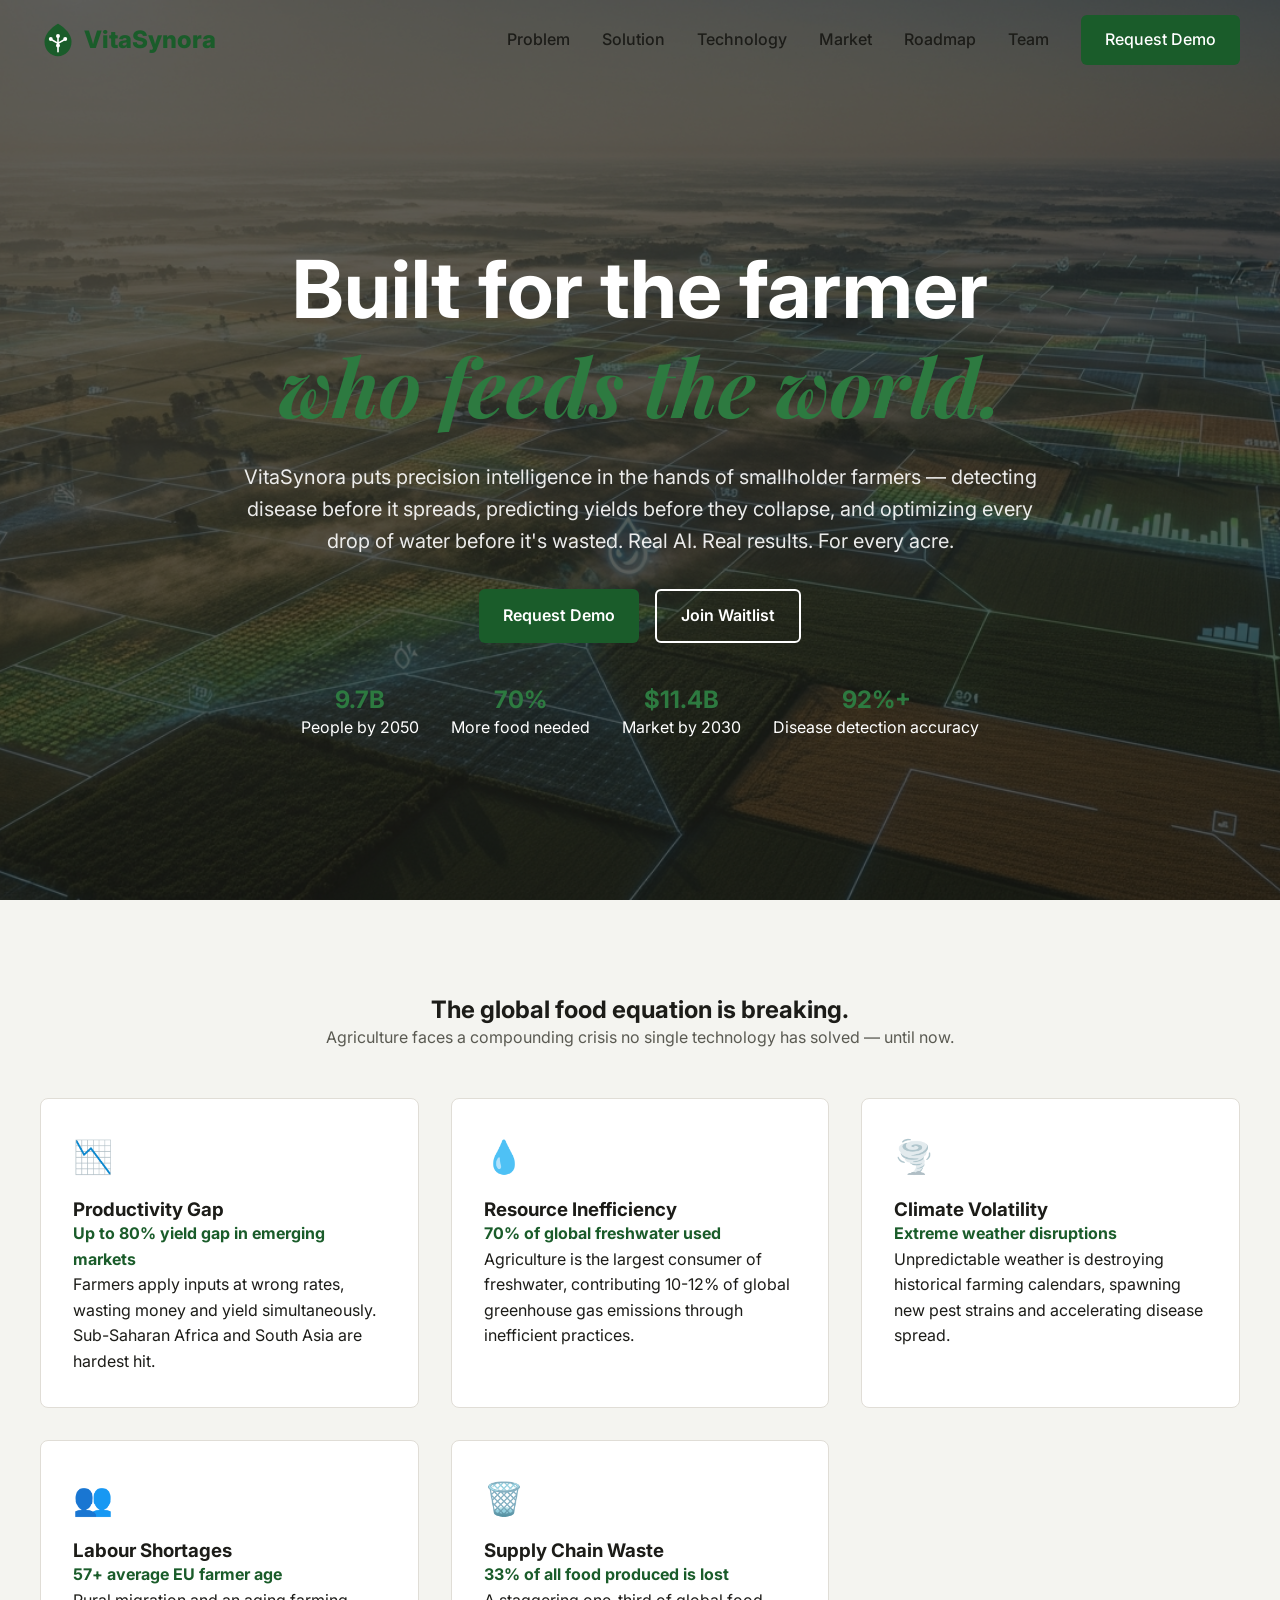
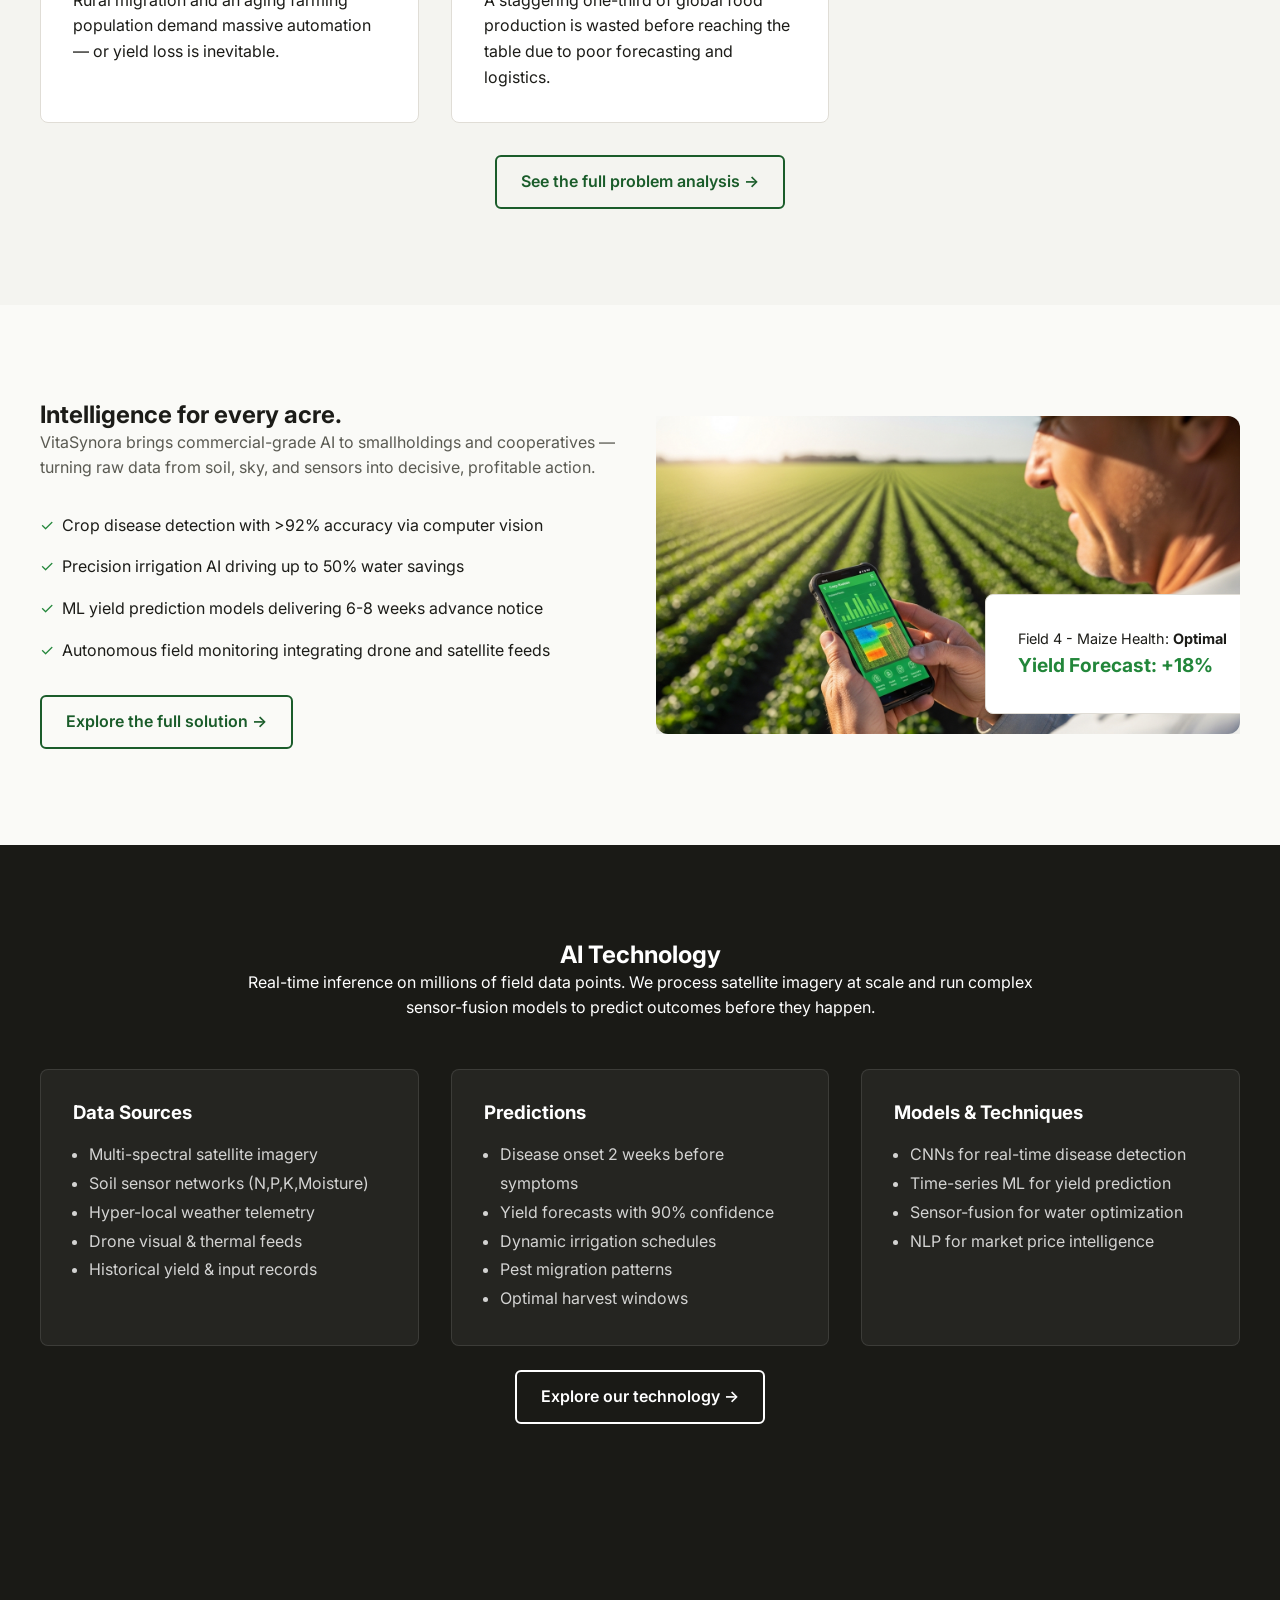
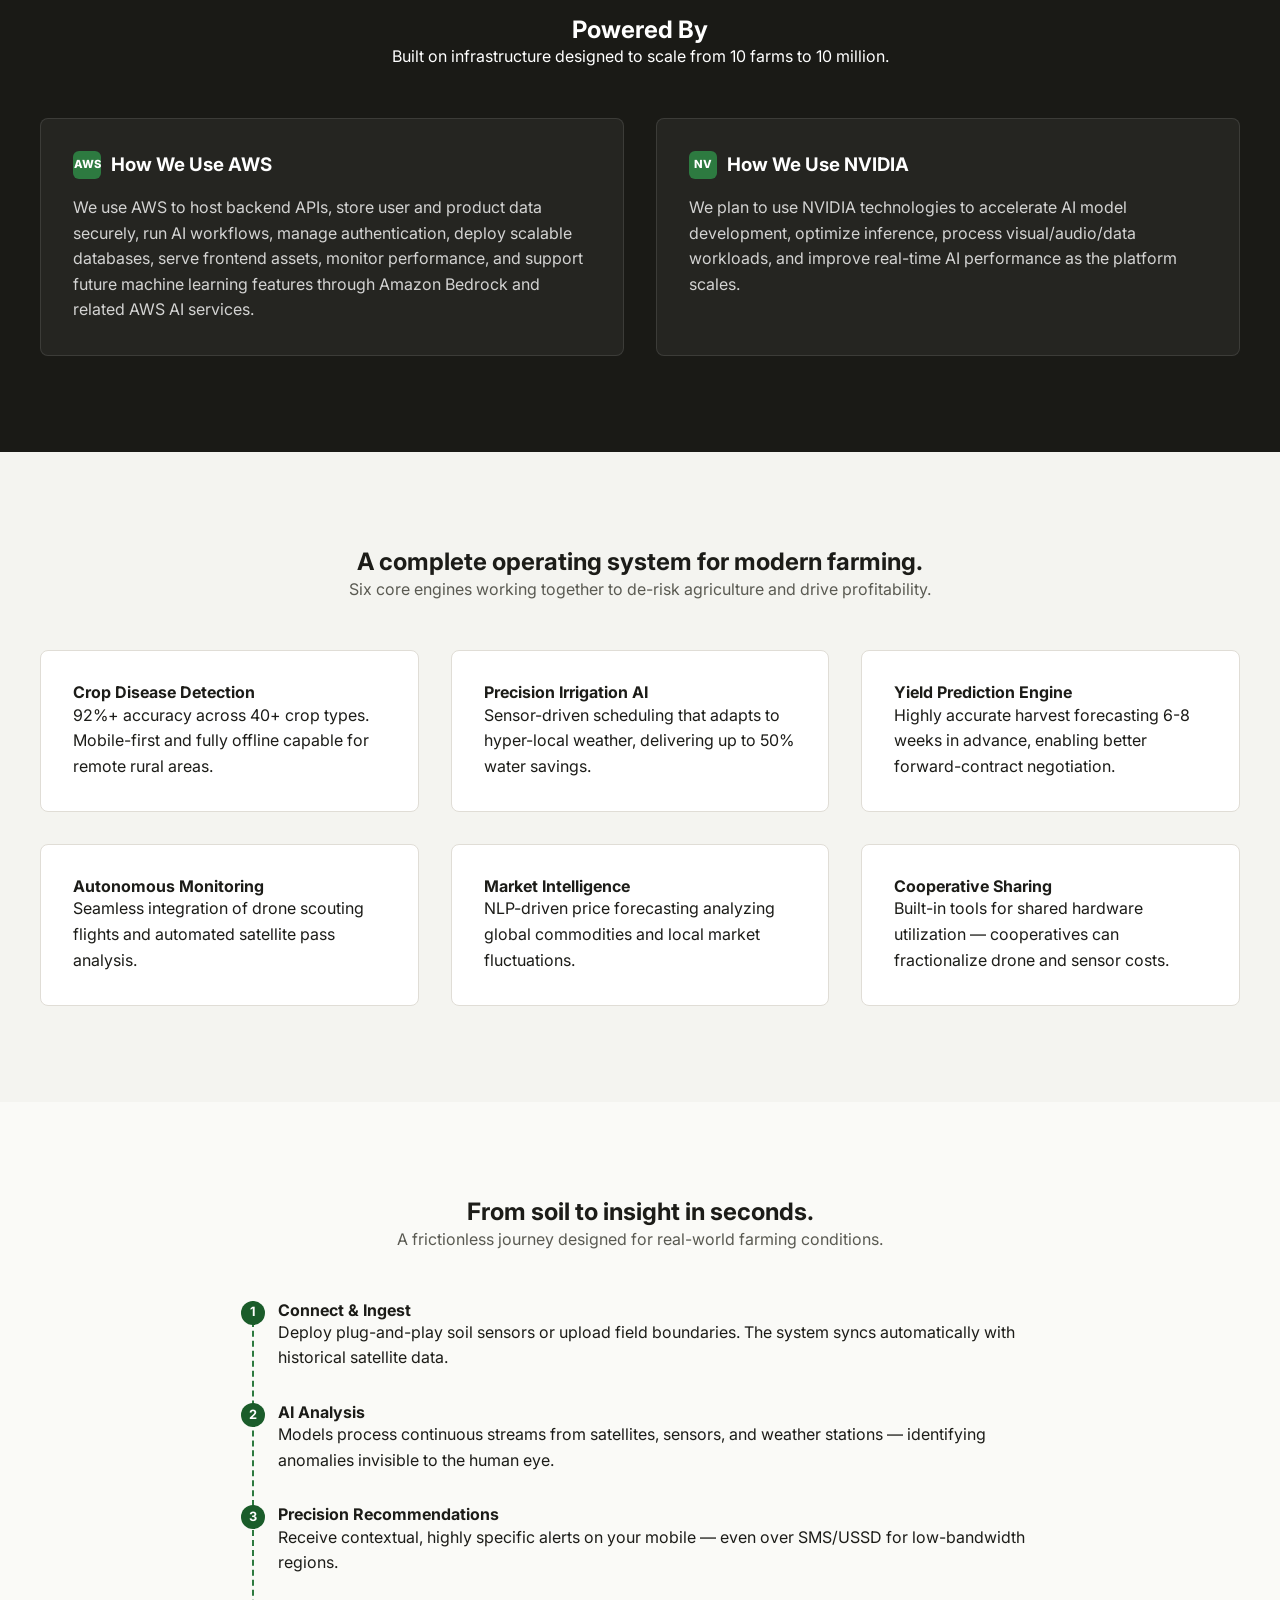
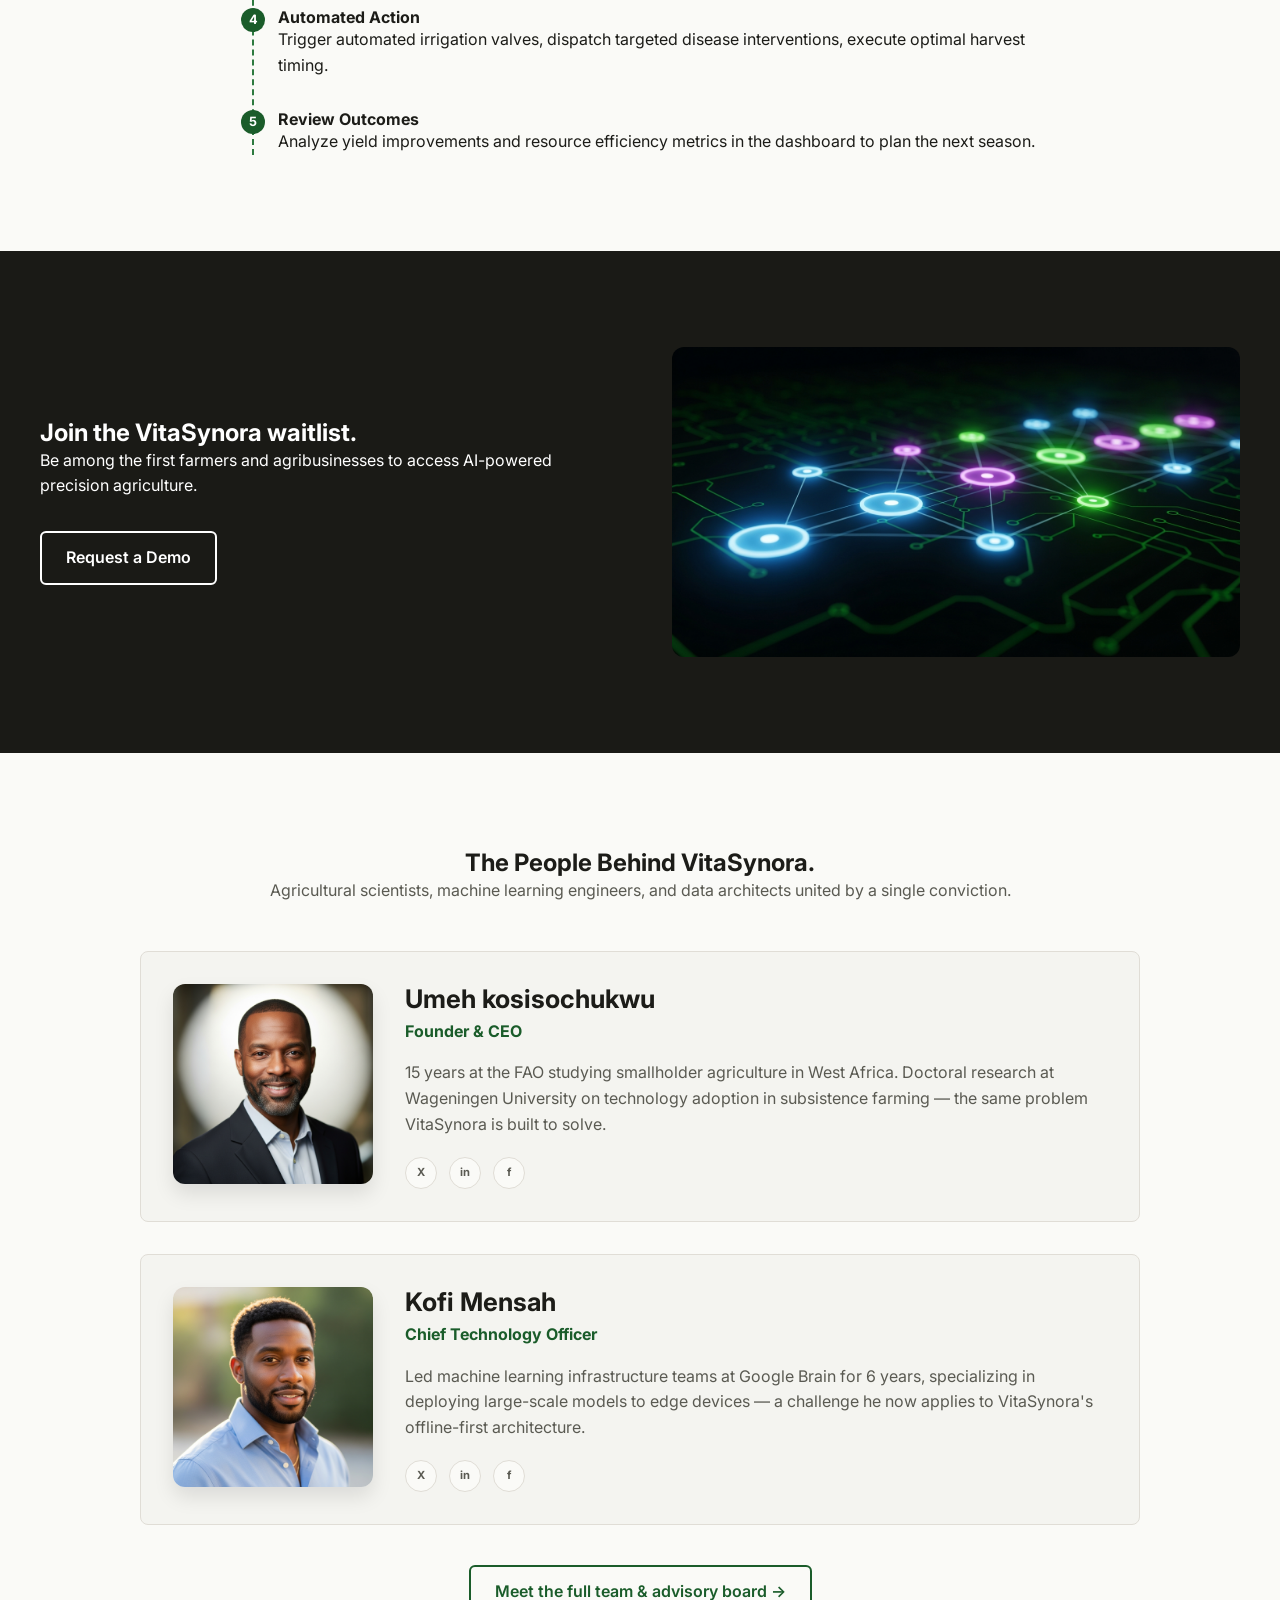
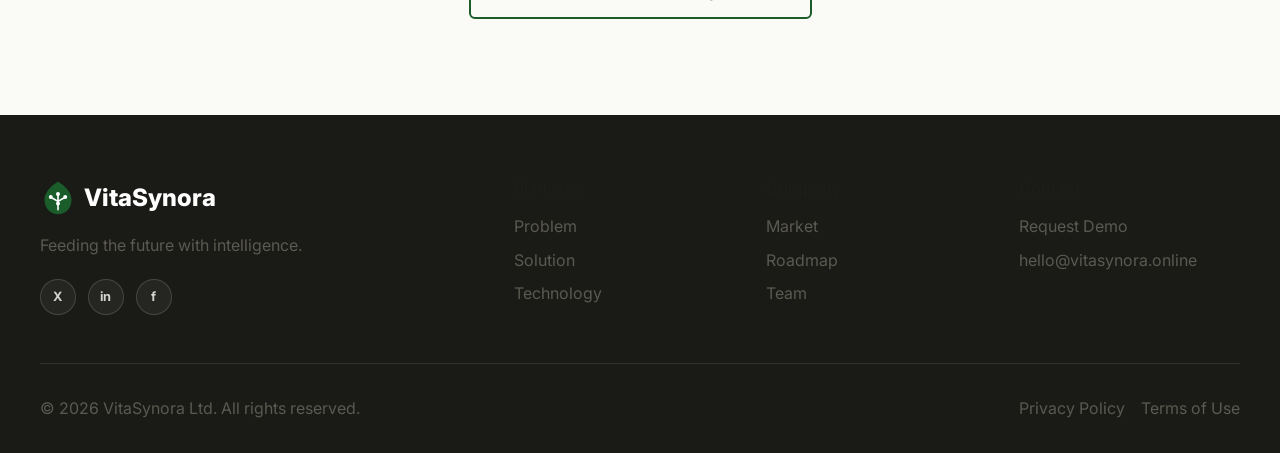
==== commit 72182623: "add responsiveness on iphones" ====
--- a/index.html
+++ b/index.html
@@ -2,7 +2,7 @@
 <html lang="en">
 <head>
   <meta charset="UTF-8">
-  <meta name="viewport" content="width=device-width, initial-scale=1.0">
+  <meta name="viewport" content="width=device-width, initial-scale=1.0, viewport-fit=cover">
   <title>VitaSynora | Intelligence for every acre</title>
   <meta name="description" content="VitaSynora puts precision intelligence in the hands of smallholder farmers — detecting disease before it spreads, predicting yields before they collapse.">
   <link rel="stylesheet" href="css/styles.css">
@@ -35,7 +35,7 @@
         <a href="team.html">Team</a>
         <a href="request-demo.html" class="btn btn-primary">Request Demo</a>
       </div>
-      <button class="hamburger">
+      <button class="hamburger" aria-label="Open menu" aria-expanded="false">
         <span></span><span></span><span></span>
       </button>
     </div>
@@ -48,7 +48,7 @@
     <div class="hero-content reveal">
       <h1>Built for the farmer<br><span class="text-italic text-primary-light">who feeds the world.</span></h1>
       <p>VitaSynora puts precision intelligence in the hands of smallholder farmers — detecting disease before it spreads, predicting yields before they collapse, and optimizing every drop of water before it's wasted. Real AI. Real results. For every acre.</p>
-      <div style="display: flex; gap: 1rem; justify-content: center; flex-wrap: wrap;">
+      <div class="hero-actions">
         <a href="request-demo.html" class="btn btn-primary">Request Demo</a>
         <a href="#waitlist" class="btn btn-outline" style="border-color:#fff; color:#fff;">Join Waitlist</a>
       </div>
@@ -121,9 +121,9 @@
           </ul>
           <a href="solution.html" class="btn btn-outline" style="margin-top: 2rem;">Explore the full solution →</a>
         </div>
-        <div class="reveal" style="position: relative;">
+        <div class="reveal image-with-card">
           <img src="images/farmer-app.png" alt="Farmer using VitaSynora app" style="border-radius: 12px; box-shadow: 0 20px 40px rgba(0,0,0,0.1);">
-          <div class="card" style="position: absolute; bottom: 20px; right: -20px; background: rgba(255,255,255,0.95); backdrop-filter: blur(10px);">
+          <div class="card overlay-card">
             <p style="font-size: 0.9rem; margin:0;">Field 4 - Maize Health: <strong>Optimal</strong></p>
             <p style="color:var(--success); font-size: 1.2rem; font-weight: 700; margin:0;">Yield Forecast: +18%</p>
           </div>
@@ -239,30 +239,30 @@
         <h2>From soil to insight in seconds.</h2>
         <p class="text-muted">A frictionless journey designed for real-world farming conditions.</p>
       </div>
-      <div style="max-width: 800px; margin: 0 auto; position: relative;">
-        <div style="border-left: 2px dashed var(--primary-light); margin-left: 20px; padding-left: 30px; display: flex; flex-direction: column; gap: 2rem;">
-          <div style="position: relative;">
-            <div style="position: absolute; left: -42px; background: var(--primary); color: #fff; width: 24px; height: 24px; border-radius: 50%; display: flex; align-items: center; justify-content: center; font-size: 0.8rem; font-weight: bold;">1</div>
+      <div class="timeline reveal">
+        <div class="timeline-track">
+          <div class="timeline-item">
+            <div class="timeline-marker">1</div>
             <h4>Connect & Ingest</h4>
             <p>Deploy plug-and-play soil sensors or upload field boundaries. The system syncs automatically with historical satellite data.</p>
           </div>
-          <div style="position: relative;">
-            <div style="position: absolute; left: -42px; background: var(--primary); color: #fff; width: 24px; height: 24px; border-radius: 50%; display: flex; align-items: center; justify-content: center; font-size: 0.8rem; font-weight: bold;">2</div>
+          <div class="timeline-item">
+            <div class="timeline-marker">2</div>
             <h4>AI Analysis</h4>
             <p>Models process continuous streams from satellites, sensors, and weather stations — identifying anomalies invisible to the human eye.</p>
           </div>
-          <div style="position: relative;">
-            <div style="position: absolute; left: -42px; background: var(--primary); color: #fff; width: 24px; height: 24px; border-radius: 50%; display: flex; align-items: center; justify-content: center; font-size: 0.8rem; font-weight: bold;">3</div>
+          <div class="timeline-item">
+            <div class="timeline-marker">3</div>
             <h4>Precision Recommendations</h4>
             <p>Receive contextual, highly specific alerts on your mobile — even over SMS/USSD for low-bandwidth regions.</p>
           </div>
-          <div style="position: relative;">
-            <div style="position: absolute; left: -42px; background: var(--primary); color: #fff; width: 24px; height: 24px; border-radius: 50%; display: flex; align-items: center; justify-content: center; font-size: 0.8rem; font-weight: bold;">4</div>
+          <div class="timeline-item">
+            <div class="timeline-marker">4</div>
             <h4>Automated Action</h4>
             <p>Trigger automated irrigation valves, dispatch targeted disease interventions, execute optimal harvest timing.</p>
           </div>
-          <div style="position: relative;">
-            <div style="position: absolute; left: -42px; background: var(--primary); color: #fff; width: 24px; height: 24px; border-radius: 50%; display: flex; align-items: center; justify-content: center; font-size: 0.8rem; font-weight: bold;">5</div>
+          <div class="timeline-item">
+            <div class="timeline-marker">5</div>
             <h4>Review Outcomes</h4>
             <p>Analyze yield improvements and resource efficiency metrics in the dashboard to plan the next season.</p>
           </div>
@@ -283,7 +283,7 @@
           </div>
         </div>
         
-        <img src="images/roadmap-vision.png" alt="Abstract glowing roadmap timeline" class="hero-bg">
+        <img src="images/roadmap-vision.png" alt="Abstract glowing roadmap timeline" style="width:100%; border-radius:12px; object-fit:cover;">
         <!-- form card -->
         <!-- <div class="card" style="color: var(--text);"> -->
           <!-- <form id="waitlistForm">
@@ -329,9 +329,9 @@
       </div>
 
       <div class="card" style="display: flex; flex-direction: column; gap: 2rem; margin-bottom: 2rem; background: var(--bg-light);">
-        <div style="display: flex; flex-wrap: wrap; gap: 2rem; align-items: flex-start;">
-          <img src="images/ceo-portrait.png" alt="Dr. Amara Osei" style="width: 200px; height: 200px; object-fit: cover; border-radius: 12px; box-shadow: 0 10px 20px rgba(0,0,0,0.1);">
-          <div style="flex: 1; min-width: 280px;">
+        <div class="team-profile-row">
+          <img src="images/ceo-portrait.png" alt="Dr. Amara Osei">
+          <div class="team-profile-body">
             <h3 style="font-size: 1.6rem; margin-bottom: 0.25rem;">Umeh kosisochukwu</h3>
             <p class="text-primary font-bold" style="margin-bottom: 1rem;">Founder & CEO</p>
             <p style="margin-bottom: 1rem; color: var(--text-muted);">15 years at the FAO studying smallholder agriculture in West Africa. Doctoral research at Wageningen University on technology adoption in subsistence farming — the same problem VitaSynora is built to solve.</p>
@@ -345,9 +345,9 @@
       </div>
 
       <div class="card" style="display: flex; flex-direction: column; gap: 2rem; background: var(--bg-light);">
-        <div style="display: flex; flex-wrap: wrap; gap: 2rem; align-items: flex-start;">
-          <img src="images/cto-portrait.png" alt="Kofi Mensah" style="width: 200px; height: 200px; object-fit: cover; border-radius: 12px; box-shadow: 0 10px 20px rgba(0,0,0,0.1);">
-          <div style="flex: 1; min-width: 280px;">
+        <div class="team-profile-row">
+          <img src="images/cto-portrait.png" alt="Kofi Mensah">
+          <div class="team-profile-body">
             <h3 style="font-size: 1.6rem; margin-bottom: 0.25rem;">Kofi Mensah</h3>
             <p class="text-primary font-bold" style="margin-bottom: 1rem;">Chief Technology Officer</p>
             <p style="margin-bottom: 1rem; color: var(--text-muted);">Led machine learning infrastructure teams at Google Brain for 6 years, specializing in deploying large-scale models to edge devices — a challenge he now applies to VitaSynora's offline-first architecture.</p>
--- a/css/styles.css
+++ b/css/styles.css
@@ -6,6 +6,7 @@
   --primary-light: #2d7a40;
   --accent: #8b6914;
   --bg: #fafaf7;
+  --bg-light: #f4f4f0;
   --bg-dark: #1a1a16;
   --text: #1c1c18;
   --text-muted: #5a5a52;
@@ -13,10 +14,29 @@
   --card-bg: #ffffff;
   --success: #22863a;
   --nav-height: 80px;
+  --section-x: 2rem;
+  --safe-top: env(safe-area-inset-top, 0px);
+  --safe-bottom: env(safe-area-inset-bottom, 0px);
+  --safe-left: env(safe-area-inset-left, 0px);
+  --safe-right: env(safe-area-inset-right, 0px);
 }
 
 * { box-sizing: border-box; margin: 0; padding: 0; }
-body { font-family: 'Inter', sans-serif; background-color: var(--bg); color: var(--text); line-height: 1.6; overflow-x: hidden; }
+html {
+  -webkit-text-size-adjust: 100%;
+  text-size-adjust: 100%;
+  scroll-padding-top: calc(var(--nav-height) + 1rem);
+}
+body {
+  font-family: 'Inter', sans-serif;
+  background-color: var(--bg);
+  color: var(--text);
+  line-height: 1.6;
+  overflow-x: hidden;
+  padding-left: var(--safe-left);
+  padding-right: var(--safe-right);
+}
+body.menu-open { overflow: hidden; }
 a { text-decoration: none; color: inherit; }
 ul { list-style: none; }
 img { max-width: 100%; height: auto; display: block; }
@@ -25,53 +45,339 @@
 h1, h2, h3, h4, h5, h6 { font-weight: 700; line-height: 1.2; color: var(--text); }
 .text-italic { font-family: 'Playfair Display', serif; font-style: italic; }
 .text-primary { color: var(--primary); }
+.text-primary-light { color: var(--primary-light); }
 .text-muted { color: var(--text-muted); }
+.text-center { text-align: center; }
+.font-bold { font-weight: 700; }
+.bg-light { background-color: var(--bg-light); }
+.mt-2 { margin-top: 0.5rem; }
+.mt-4 { margin-top: 1.5rem; }
 
 /* Buttons */
-.btn { display: inline-flex; align-items: center; justify-content: center; padding: 0.75rem 1.5rem; font-weight: 600; border-radius: 6px; transition: all 0.3s ease; cursor: pointer; border: none; font-size: 1rem; }
+.btn {
+  display: inline-flex;
+  align-items: center;
+  justify-content: center;
+  padding: 0.75rem 1.5rem;
+  min-height: 44px;
+  font-weight: 600;
+  border-radius: 6px;
+  transition: all 0.3s ease;
+  cursor: pointer;
+  border: none;
+  font-size: 1rem;
+  text-align: center;
+}
 .btn-primary { background-color: var(--primary); color: #fff; }
 .btn-primary:hover { background-color: var(--primary-dark); }
 .btn-outline { background-color: transparent; color: var(--primary); border: 2px solid var(--primary); }
 .btn-outline:hover { background-color: var(--primary); color: #fff; }
 
 /* Navbar */
-.navbar { position: fixed; top: 0; left: 0; width: 100%; height: var(--nav-height); z-index: 1000; transition: all 0.3s ease; display: flex; align-items: center; padding: 0 2rem; background: transparent; }
-.navbar.scrolled { background-color: var(--bg); box-shadow: 0 4px 12px rgba(0,0,0,0.05); }
-.nav-container { display: flex; justify-content: space-between; align-items: center; width: 100%; max-width: 1200px; margin: 0 auto; }
-.nav-logo { display: flex; align-items: center; gap: 0.5rem; font-size: 1.5rem; font-weight: 800; color: var(--primary); }
-.nav-logo svg { width: 32px; height: 32px; fill: var(--primary); }
+.navbar {
+  position: fixed;
+  top: 0;
+  left: 0;
+  width: 100%;
+  height: calc(var(--nav-height) + var(--safe-top));
+  padding-top: var(--safe-top);
+  z-index: 1000;
+  transition: background 0.3s ease, box-shadow 0.3s ease;
+  display: flex;
+  align-items: center;
+  padding-left: calc(var(--section-x) + var(--safe-left));
+  padding-right: calc(var(--section-x) + var(--safe-right));
+  background: transparent;
+}
+.navbar.scrolled,
+.navbar.navbar-solid {
+  background-color: var(--bg);
+  box-shadow: 0 4px 12px rgba(0,0,0,0.05);
+}
+.nav-container {
+  display: flex;
+  justify-content: space-between;
+  align-items: center;
+  width: 100%;
+  max-width: 1200px;
+  margin: 0 auto;
+  position: relative;
+}
+.nav-logo {
+  display: flex;
+  align-items: center;
+  gap: 0.5rem;
+  font-size: clamp(1.1rem, 4vw, 1.5rem);
+  font-weight: 800;
+  color: var(--primary);
+  z-index: 1001;
+}
+.nav-logo svg { width: 32px; height: 32px; fill: var(--primary); flex-shrink: 0; }
 .nav-links { display: flex; gap: 2rem; align-items: center; }
-.nav-links a { font-weight: 500; transition: color 0.2s; }
-.nav-links a:hover, .nav-links a.active { color: var(--primary); }
-.hamburger { display: none; background: none; border: none; cursor: pointer; padding: 0.5rem; }
-.hamburger span { display: block; width: 25px; height: 3px; background-color: var(--text); margin: 5px 0; transition: 0.3s; }
+.nav-links a {
+  font-weight: 500;
+  transition: color 0.2s;
+  min-height: 44px;
+  display: inline-flex;
+  align-items: center;
+}
+.nav-links a:not(.btn):hover,
+.nav-links a:not(.btn).active { color: var(--primary); }
+.hamburger {
+  display: none;
+  background: none;
+  border: none;
+  cursor: pointer;
+  padding: 0.5rem;
+  min-width: 44px;
+  min-height: 44px;
+  z-index: 1001;
+  -webkit-tap-highlight-color: transparent;
+}
+.hamburger span {
+  display: block;
+  width: 25px;
+  height: 3px;
+  background-color: #fff;
+  margin: 5px 0;
+  transition: 0.3s;
+  border-radius: 2px;
+}
+.navbar.scrolled .hamburger span,
+.navbar.navbar-solid .hamburger span { background-color: var(--text); }
+.hamburger.open span { background-color: var(--text); }
 .hamburger.open span:nth-child(1) { transform: rotate(-45deg) translate(-5px, 6px); }
 .hamburger.open span:nth-child(2) { opacity: 0; }
 .hamburger.open span:nth-child(3) { transform: rotate(45deg) translate(-5px, -6px); }
 
 /* Mobile Menu */
 @media (max-width: 768px) {
-  .nav-links { display: none; position: absolute; top: var(--nav-height); left: 0; width: 100%; background: var(--bg); flex-direction: column; padding: 2rem; box-shadow: 0 10px 15px rgba(0,0,0,0.1); gap: 1.5rem; }
+  .nav-links {
+    display: none;
+    position: fixed;
+    top: calc(var(--nav-height) + var(--safe-top));
+    left: 0;
+    right: 0;
+    width: 100%;
+    max-height: calc(100dvh - var(--nav-height) - var(--safe-top));
+    overflow-y: auto;
+    -webkit-overflow-scrolling: touch;
+    background: var(--bg);
+    flex-direction: column;
+    align-items: stretch;
+    padding: 1.5rem calc(var(--section-x) + var(--safe-right)) calc(1.5rem + var(--safe-bottom)) calc(var(--section-x) + var(--safe-left));
+    box-shadow: 0 10px 15px rgba(0,0,0,0.1);
+    gap: 0.25rem;
+    z-index: 999;
+  }
   .nav-links.open { display: flex; }
-  .hamburger { display: block; }
+  .nav-links a:not(.btn) {
+    padding: 0.75rem 0;
+    font-size: 1.05rem;
+    border-bottom: 1px solid var(--border);
+  }
+  .nav-links .btn {
+    width: 100%;
+    margin-top: 0.75rem;
+  }
+  .hamburger { display: flex; flex-direction: column; align-items: center; justify-content: center; }
 }
 
 /* Sections */
-.section { padding: 6rem 2rem; }
+.section {
+  padding: 6rem var(--section-x);
+  padding-bottom: calc(6rem + var(--safe-bottom));
+}
 .section-dark { background-color: var(--bg-dark); color: #fff; }
 .section-dark h1, .section-dark h2, .section-dark h3, .section-dark h4 { color: #fff; }
-.container { max-width: 1200px; margin: 0 auto; }
+.container { max-width: 1200px; margin: 0 auto; width: 100%; }
 
 /* Hero */
-.hero { position: relative; min-height: 100vh; display: flex; align-items: center; padding: 0 2rem; color: #fff; overflow: hidden; }
+.hero {
+  position: relative;
+  min-height: 100vh;
+  min-height: 100dvh;
+  display: flex;
+  align-items: center;
+  padding: calc(var(--nav-height) + var(--safe-top) + 2rem) var(--section-x) calc(2rem + var(--safe-bottom));
+  color: #fff;
+  overflow: hidden;
+}
+.hero--short { min-height: 50vh; min-height: 50dvh; }
+.hero--page { min-height: 60vh; min-height: 60dvh; }
 .hero-bg { position: absolute; top: 0; left: 0; width: 100%; height: 100%; object-fit: cover; z-index: -2; }
 .hero-overlay { position: absolute; top: 0; left: 0; width: 100%; height: 100%; background: rgba(26, 26, 22, 0.7); z-index: -1; }
-.hero-content { position: relative; z-index: 1; max-width: 800px; margin: 0 auto; text-align: center; }
-.hero h1 { font-size: clamp(3rem, 5vw, 5rem); margin-bottom: 1.5rem; color: #fff; }
-.hero p { font-size: 1.25rem; margin-bottom: 2rem; opacity: 0.9; }
-.hero-stats { display: flex; gap: 2rem; justify-content: center; margin-top: 3rem; flex-wrap: wrap; }
+.hero-content {
+  position: relative;
+  z-index: 1;
+  max-width: 800px;
+  margin: 0 auto;
+  text-align: center;
+  width: 100%;
+}
+.hero h1 {
+  font-size: clamp(1.75rem, 7vw, 5rem);
+  margin-bottom: 1.5rem;
+  color: #fff;
+  word-wrap: break-word;
+  overflow-wrap: break-word;
+}
+.hero p {
+  font-size: clamp(1rem, 2.5vw, 1.25rem);
+  margin-bottom: 2rem;
+  opacity: 0.9;
+}
+.hero-actions {
+  display: flex;
+  gap: 1rem;
+  justify-content: center;
+  flex-wrap: wrap;
+}
+.hero-stats {
+  display: grid;
+  grid-template-columns: repeat(2, 1fr);
+  gap: 1.25rem 1rem;
+  margin-top: 2.5rem;
+  max-width: 420px;
+  margin-left: auto;
+  margin-right: auto;
+}
 .hero-stat-item { text-align: center; }
-.hero-stat-item strong { display: block; font-size: 1.5rem; font-weight: 700; color: var(--primary-light); }
+.hero-stat-item strong {
+  display: block;
+  font-size: clamp(1.1rem, 4vw, 1.5rem);
+  font-weight: 700;
+  color: var(--primary-light);
+}
+.hero-stat-item { font-size: 0.85rem; line-height: 1.4; }
+
+/* Floating stat / preview card on images */
+.image-with-card { position: relative; overflow: hidden; }
+.overlay-card {
+  position: absolute;
+  bottom: 20px;
+  right: -20px;
+  background: rgba(255,255,255,0.95);
+  backdrop-filter: blur(10px);
+  -webkit-backdrop-filter: blur(10px);
+  max-width: calc(100% - 1rem);
+}
+
+/* Timeline (how-it-works, roadmap) */
+.timeline {
+  max-width: 800px;
+  margin: 0 auto;
+  position: relative;
+}
+.timeline-track {
+  border-left: 2px dashed var(--primary-light);
+  margin-left: 12px;
+  padding-left: 1.5rem;
+  display: flex;
+  flex-direction: column;
+  gap: 2rem;
+}
+.timeline-item { position: relative; }
+.timeline-marker {
+  position: absolute;
+  left: calc(-1.5rem - 13px);
+  background: var(--primary);
+  color: #fff;
+  width: 24px;
+  height: 24px;
+  border-radius: 50%;
+  display: flex;
+  align-items: center;
+  justify-content: center;
+  font-size: 0.8rem;
+  font-weight: bold;
+}
+.roadmap-phase {
+  border-left: 3px solid var(--primary);
+  padding-left: 1.5rem;
+  position: relative;
+  margin-bottom: 3rem;
+}
+.roadmap-phase:last-child { margin-bottom: 0; }
+.roadmap-dot {
+  position: absolute;
+  left: -11px;
+  top: 0;
+  width: 20px;
+  height: 20px;
+  border-radius: 50%;
+  background: var(--primary);
+}
+.roadmap-dot--future {
+  background: #ccc;
+  border: 3px solid var(--primary);
+}
+.roadmap-dot--inactive {
+  background: #ccc;
+  border: 3px solid #ccc;
+}
+
+/* Stat blocks */
+.stat-value {
+  font-size: clamp(2rem, 8vw, 3rem);
+  font-weight: 800;
+  margin-bottom: 0.5rem;
+}
+.stat-value--light { color: #fff; }
+.stat-value--primary { color: var(--primary); }
+
+/* Team profiles */
+.team-profile-row {
+  display: flex;
+  flex-wrap: wrap;
+  gap: 2rem;
+  align-items: flex-start;
+}
+.team-profile-row img {
+  width: 200px;
+  height: 200px;
+  object-fit: cover;
+  border-radius: 12px;
+  box-shadow: 0 10px 20px rgba(0,0,0,0.1);
+  flex-shrink: 0;
+}
+.team-profile-row img.team-photo--lg {
+  width: 250px;
+  height: 250px;
+}
+.team-profile-body { flex: 1; min-width: 0; }
+
+/* Revenue table */
+.revenue-table { padding: 0; overflow: hidden; }
+.revenue-row {
+  display: grid;
+  grid-template-columns: 1fr 2fr;
+  border-bottom: 1px solid var(--border);
+}
+.revenue-row:last-child { border-bottom: none; }
+.revenue-label {
+  padding: 1.5rem;
+  background: var(--bg);
+  font-weight: bold;
+}
+.revenue-value { padding: 1.5rem; }
+
+/* Contact page */
+.contact-page {
+  padding-top: calc(var(--nav-height) + var(--safe-top) + 2rem);
+  padding-bottom: calc(5rem + var(--safe-bottom));
+  padding-left: var(--section-x);
+  padding-right: var(--section-x);
+  background: #eaf3eb;
+  min-height: 100vh;
+  min-height: 100dvh;
+}
+.contact-form-card {
+  background: #fff;
+  border-radius: 16px;
+  padding: 2.5rem;
+  box-shadow: 0 4px 24px rgba(26,92,42,0.08);
+}
 
 /* Grid */
 .grid { display: grid; gap: 2rem; }
@@ -93,16 +399,57 @@
 /* Forms */
 .form-group { margin-bottom: 1.5rem; }
 .form-group label { display: block; margin-bottom: 0.5rem; font-weight: 600; }
-.form-control { width: 100%; padding: 0.75rem; border: 1px solid var(--border); border-radius: 6px; font-family: inherit; font-size: 1rem; }
-.form-control:focus { outline: none; border-color: var(--primary); box-shadow: 0 0 0 3px rgba(26, 92, 42, 0.1); }
+.form-control {
+  width: 100%;
+  padding: 0.75rem;
+  border: 1px solid var(--border);
+  border-radius: 6px;
+  font-family: inherit;
+  font-size: 16px;
+  min-height: 44px;
+  -webkit-appearance: none;
+  appearance: none;
+}
+textarea.form-control { min-height: 120px; }
+.form-control:focus {
+  outline: none;
+  border-color: var(--primary);
+  box-shadow: 0 0 0 3px rgba(26, 92, 42, 0.1);
+}
+select.form-control {
+  background: #fff url("data:image/svg+xml,%3Csvg xmlns='http://www.w3.org/2000/svg' width='12' height='8' viewBox='0 0 12 8'%3E%3Cpath fill='%235a5a52' d='M1 1l5 5 5-5'/%3E%3C/svg%3E") no-repeat right 0.75rem center;
+  padding-right: 2.5rem;
+}
 
 /* Footer */
-.footer { background-color: var(--bg-dark); color: #fff; padding: 4rem 2rem 2rem; }
+.footer { background-color: var(--bg-dark); color: #fff; padding: 4rem var(--section-x) calc(2rem + var(--safe-bottom)); }
 .footer a { color: var(--text-muted); transition: color 0.2s; }
 .footer a:hover { color: #fff; }
 .footer-grid { display: grid; grid-template-columns: 2fr 1fr 1fr 1fr; gap: 2rem; margin-bottom: 3rem; }
-.footer-bottom { border-top: 1px solid rgba(255,255,255,0.1); padding-top: 2rem; display: flex; justify-content: space-between; flex-wrap: wrap; gap: 1rem; color: var(--text-muted); }
-@media (max-width: 768px) { .footer-grid { grid-template-columns: 1fr; } }
+.footer-bottom {
+  border-top: 1px solid rgba(255,255,255,0.1);
+  padding-top: 2rem;
+  display: flex;
+  justify-content: space-between;
+  align-items: flex-start;
+  flex-wrap: wrap;
+  gap: 1rem;
+  color: var(--text-muted);
+}
+.footer-bottom > div {
+  display: flex;
+  flex-wrap: wrap;
+  gap: 1rem;
+}
+@media (max-width: 768px) {
+  .footer-grid { grid-template-columns: 1fr; gap: 2rem; }
+  .footer-bottom {
+    flex-direction: column;
+    align-items: center;
+    text-align: center;
+  }
+  .footer-bottom > div { justify-content: center; }
+}
 
 /* Social Icons */
 .social-links { display: flex; gap: 0.75rem; margin-top: 1.25rem; }
@@ -151,31 +498,133 @@
 }
 
 @media (max-width: 768px) {
-  /* Stack columns: info panel first, form card below */
+  :root {
+    --nav-height: 64px;
+    --section-x: 1.25rem;
+  }
+
+  .section { padding: 3.5rem var(--section-x); padding-bottom: calc(3.5rem + var(--safe-bottom)); }
+  .footer { padding: 3rem var(--section-x) calc(2rem + var(--safe-bottom)); }
+
+  h2 { font-size: clamp(1.5rem, 5vw, 2rem); }
+  h3 { font-size: clamp(1.25rem, 4vw, 1.75rem); }
+  h4 { font-size: 1.1rem; }
+
+  .card { padding: 1.5rem; }
+  .stack-card { padding: 1.5rem; }
+
+  .hero-stats {
+    grid-template-columns: repeat(2, 1fr);
+    max-width: 100%;
+  }
+
+  .overlay-card {
+    position: static;
+    margin-top: 1rem;
+    max-width: 100%;
+  }
+
+  .image-with-card { overflow: visible; }
+
+  .team-profile-row {
+    flex-direction: column;
+    align-items: center;
+    text-align: center;
+  }
+  .team-profile-row img,
+  .team-profile-row img.team-photo--lg {
+    width: min(100%, 220px);
+    height: auto;
+    aspect-ratio: 1;
+  }
+  .team-profile-body { width: 100%; }
+  .team-profile-row .social-links { justify-content: center; }
+
+  .revenue-row { grid-template-columns: 1fr; }
+  .revenue-label { padding: 1rem 1.25rem 0.5rem; }
+  .revenue-value { padding: 0.5rem 1.25rem 1rem; }
+
+  .timeline-track {
+    margin-left: 8px;
+    padding-left: 1.25rem;
+  }
+  .timeline-marker {
+    left: calc(-1.25rem - 11px);
+    width: 22px;
+    height: 22px;
+    font-size: 0.75rem;
+  }
+
+  .roadmap-phase {
+    padding-left: 1.25rem;
+    margin-bottom: 2.5rem;
+  }
+
+  .hero-actions .btn { width: 100%; max-width: 320px; }
+
+  .hero--page,
+  .hero--short {
+    min-height: auto;
+    padding-top: calc(var(--nav-height) + var(--safe-top) + 2rem);
+    padding-bottom: calc(2.5rem + var(--safe-bottom));
+  }
+
+  .contact-page { padding-top: calc(var(--nav-height) + var(--safe-top) + 1.5rem); }
+  .contact-form-card { padding: 1.75rem; }
+
   .contact-layout {
     grid-template-columns: 1fr;
     gap: 2rem;
   }
 
-  /* First/Last Name side-by-side stays until very narrow */
-  .name-grid {
-    grid-template-columns: 1fr 1fr;
-  }
+  .name-grid { grid-template-columns: 1fr 1fr; }
 }
 
 @media (max-width: 480px) {
-  /* On very small phones, stack First/Last Name too */
-  .name-grid {
-    grid-template-columns: 1fr;
-  }
-
-  /* Tighten form card padding */
-  .contact-layout > div:last-child {
+  :root { --section-x: 1rem; }
+
+  .section { padding: 2.75rem var(--section-x); padding-bottom: calc(2.75rem + var(--safe-bottom)); }
+
+  .hero { padding-top: calc(var(--nav-height) + var(--safe-top) + 1.5rem); }
+  .hero-stats { grid-template-columns: 1fr 1fr; gap: 1rem; }
+
+  .name-grid { grid-template-columns: 1fr; }
+
+  .contact-form-card { padding: 1.25rem; border-radius: 12px; }
+  .contact-layout { gap: 1.5rem; }
+
+  .card[style*="padding: 3rem"],
+  [style*="padding: 3rem"] {
     padding: 1.5rem !important;
   }
 
-  /* Tighten section top padding so content isn't buried under navbar */
-  .contact-layout {
-    gap: 1.5rem;
-  }
-}
+  .grid-4 p[style*="font-size: 3rem"],
+  p[style*="font-size: 3rem"] {
+    font-size: clamp(1.75rem, 8vw, 2.5rem) !important;
+  }
+
+  h2[style*="font-size: 2rem"],
+  h3[style*="font-size: 2rem"] {
+    font-size: clamp(1.35rem, 5vw, 1.75rem) !important;
+  }
+
+  .section-dark h2[style*="font-size: 2rem"] {
+    font-size: clamp(1.15rem, 4.5vw, 1.5rem) !important;
+    margin-bottom: 2rem !important;
+  }
+
+  p[style*="font-size: 1.5rem"] {
+    font-size: 1.15rem !important;
+  }
+}
+
+@media (min-width: 640px) {
+  .hero-stats {
+    display: flex;
+    flex-wrap: wrap;
+    justify-content: center;
+    gap: 2rem;
+    max-width: none;
+  }
+  .hero-stat-item { font-size: 1rem; }
+}
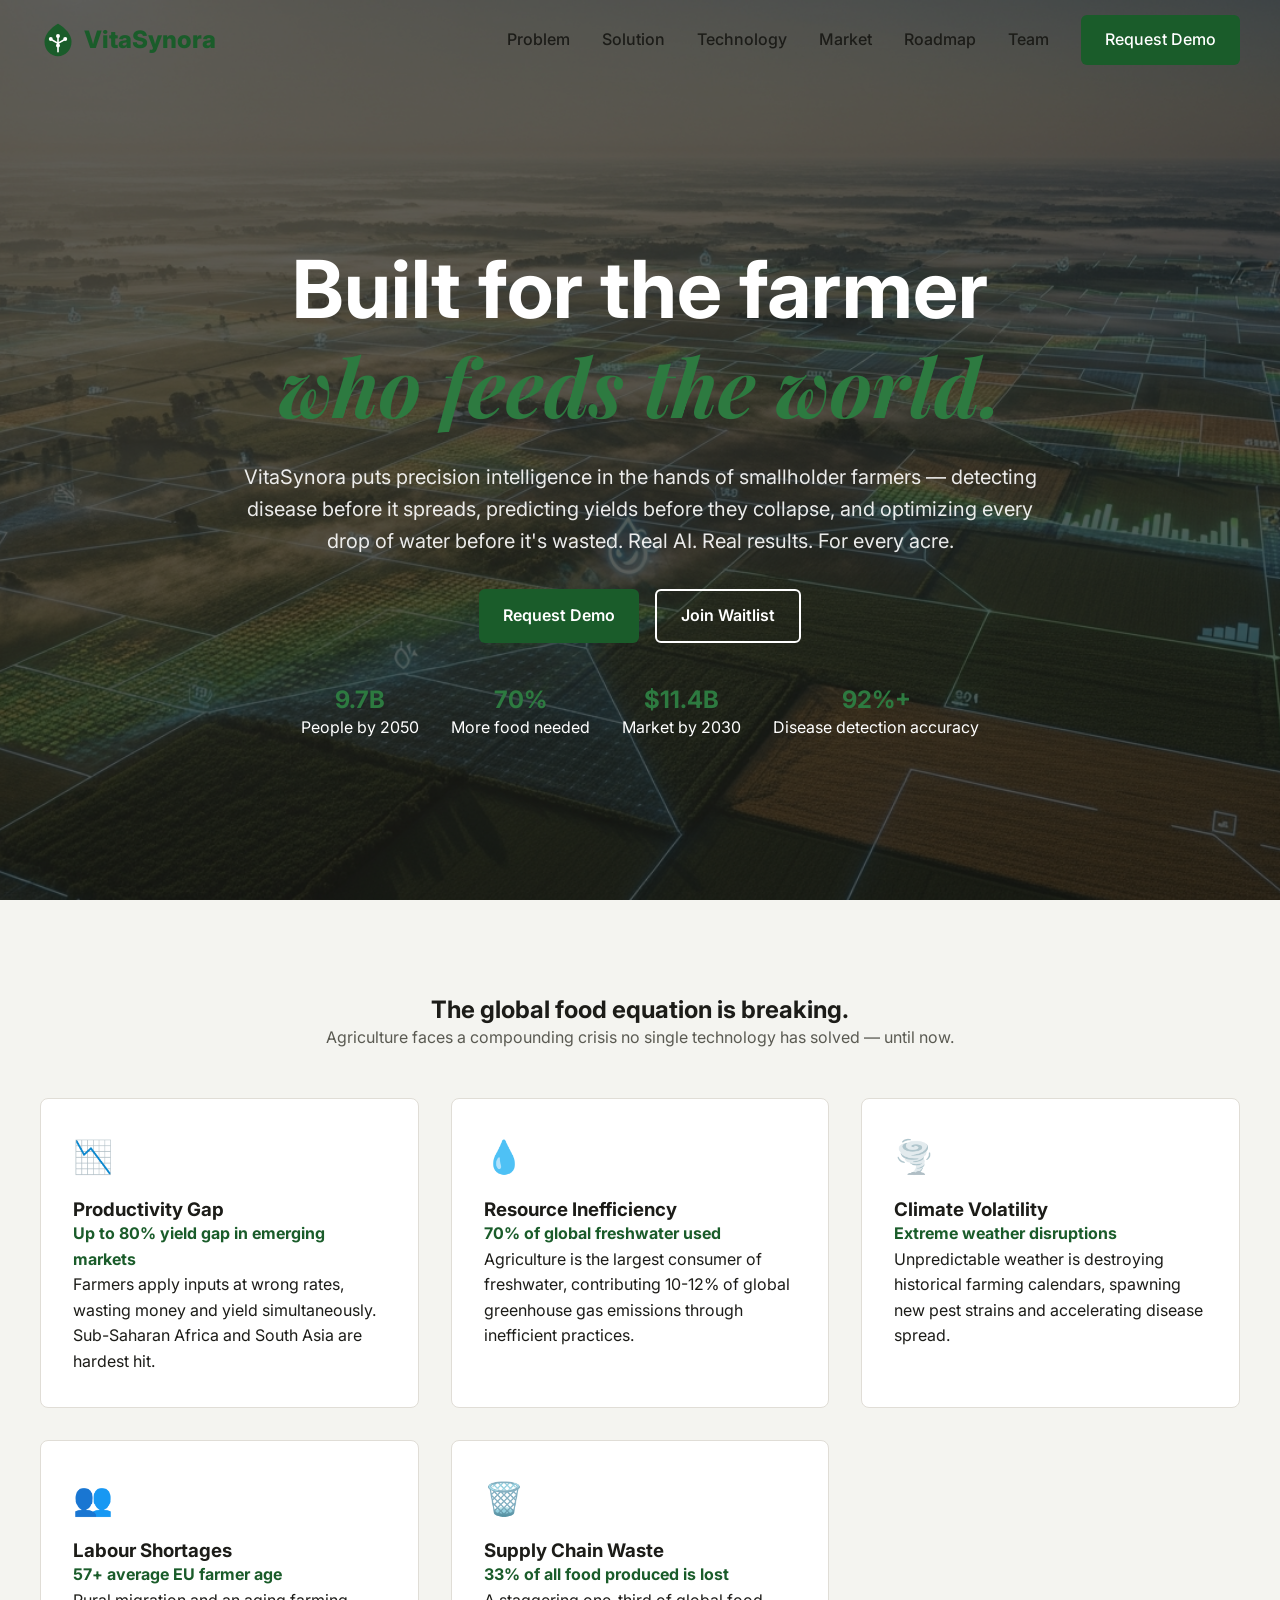
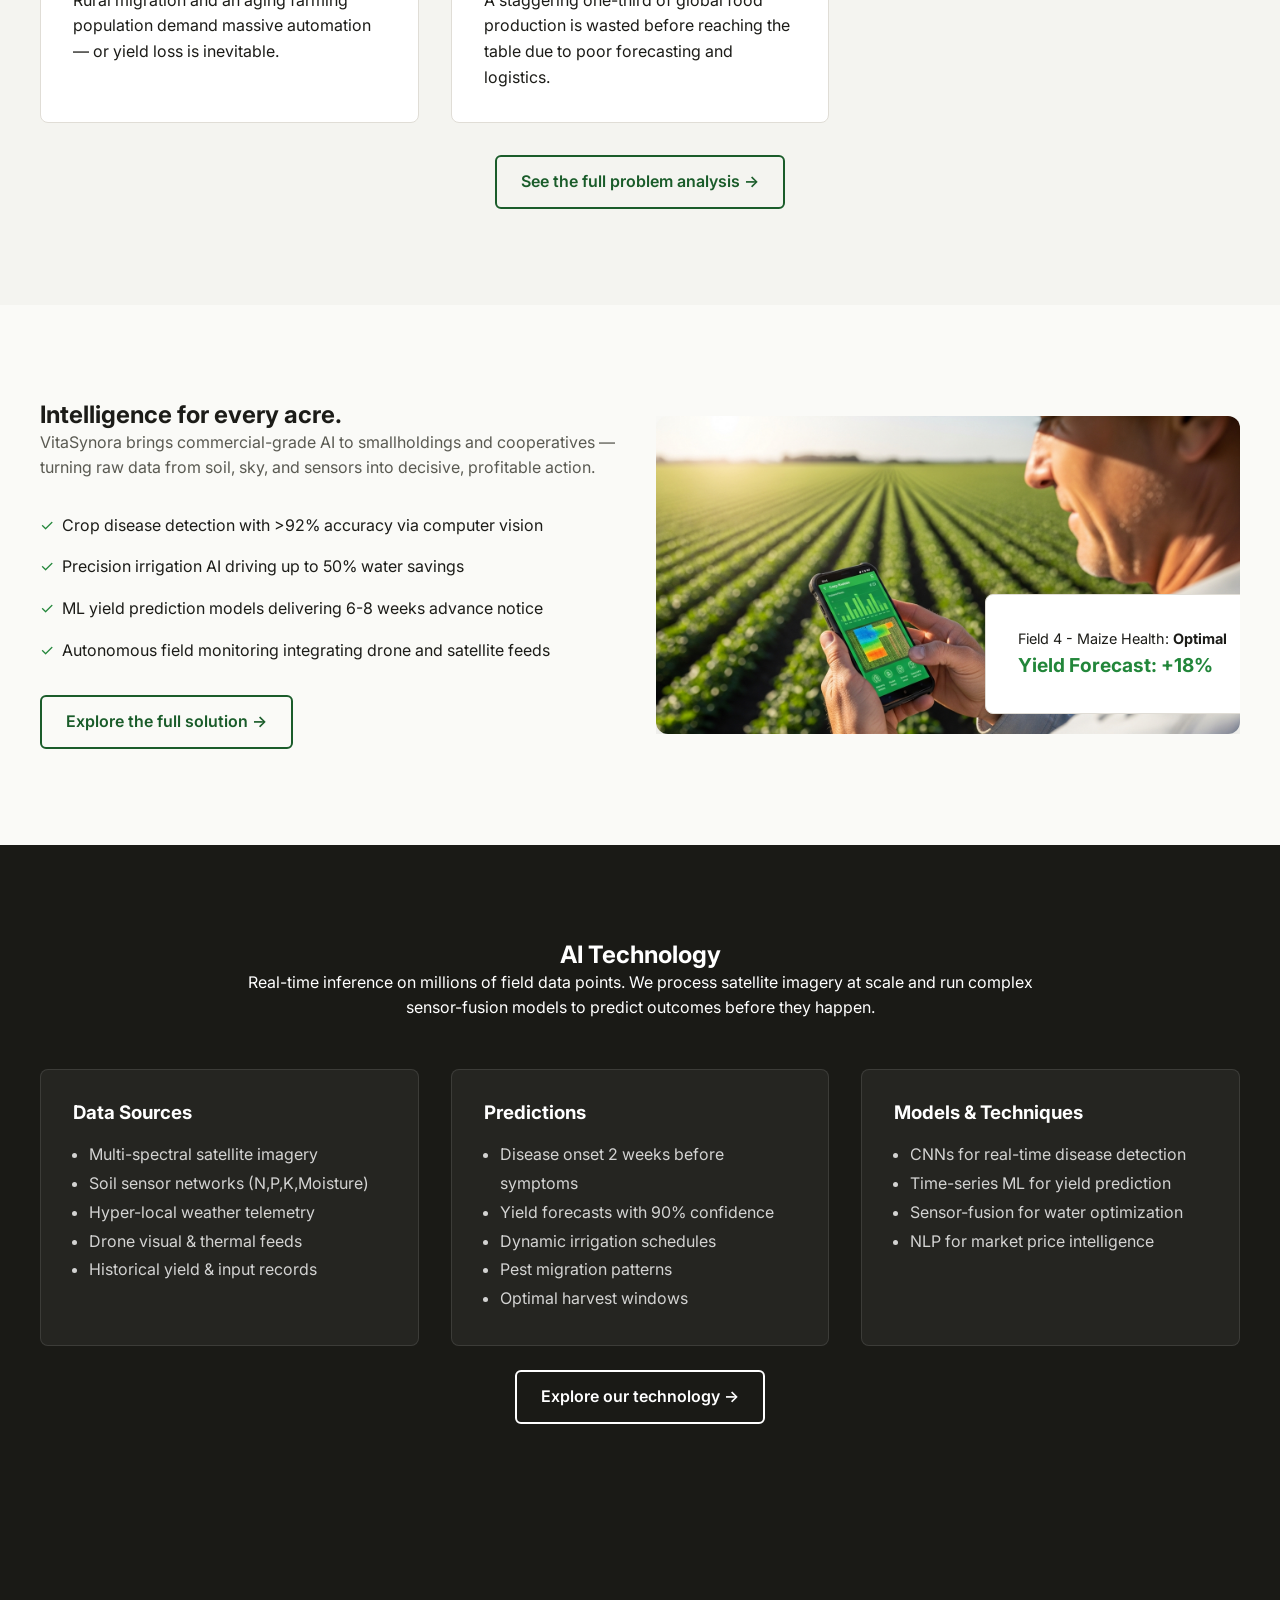
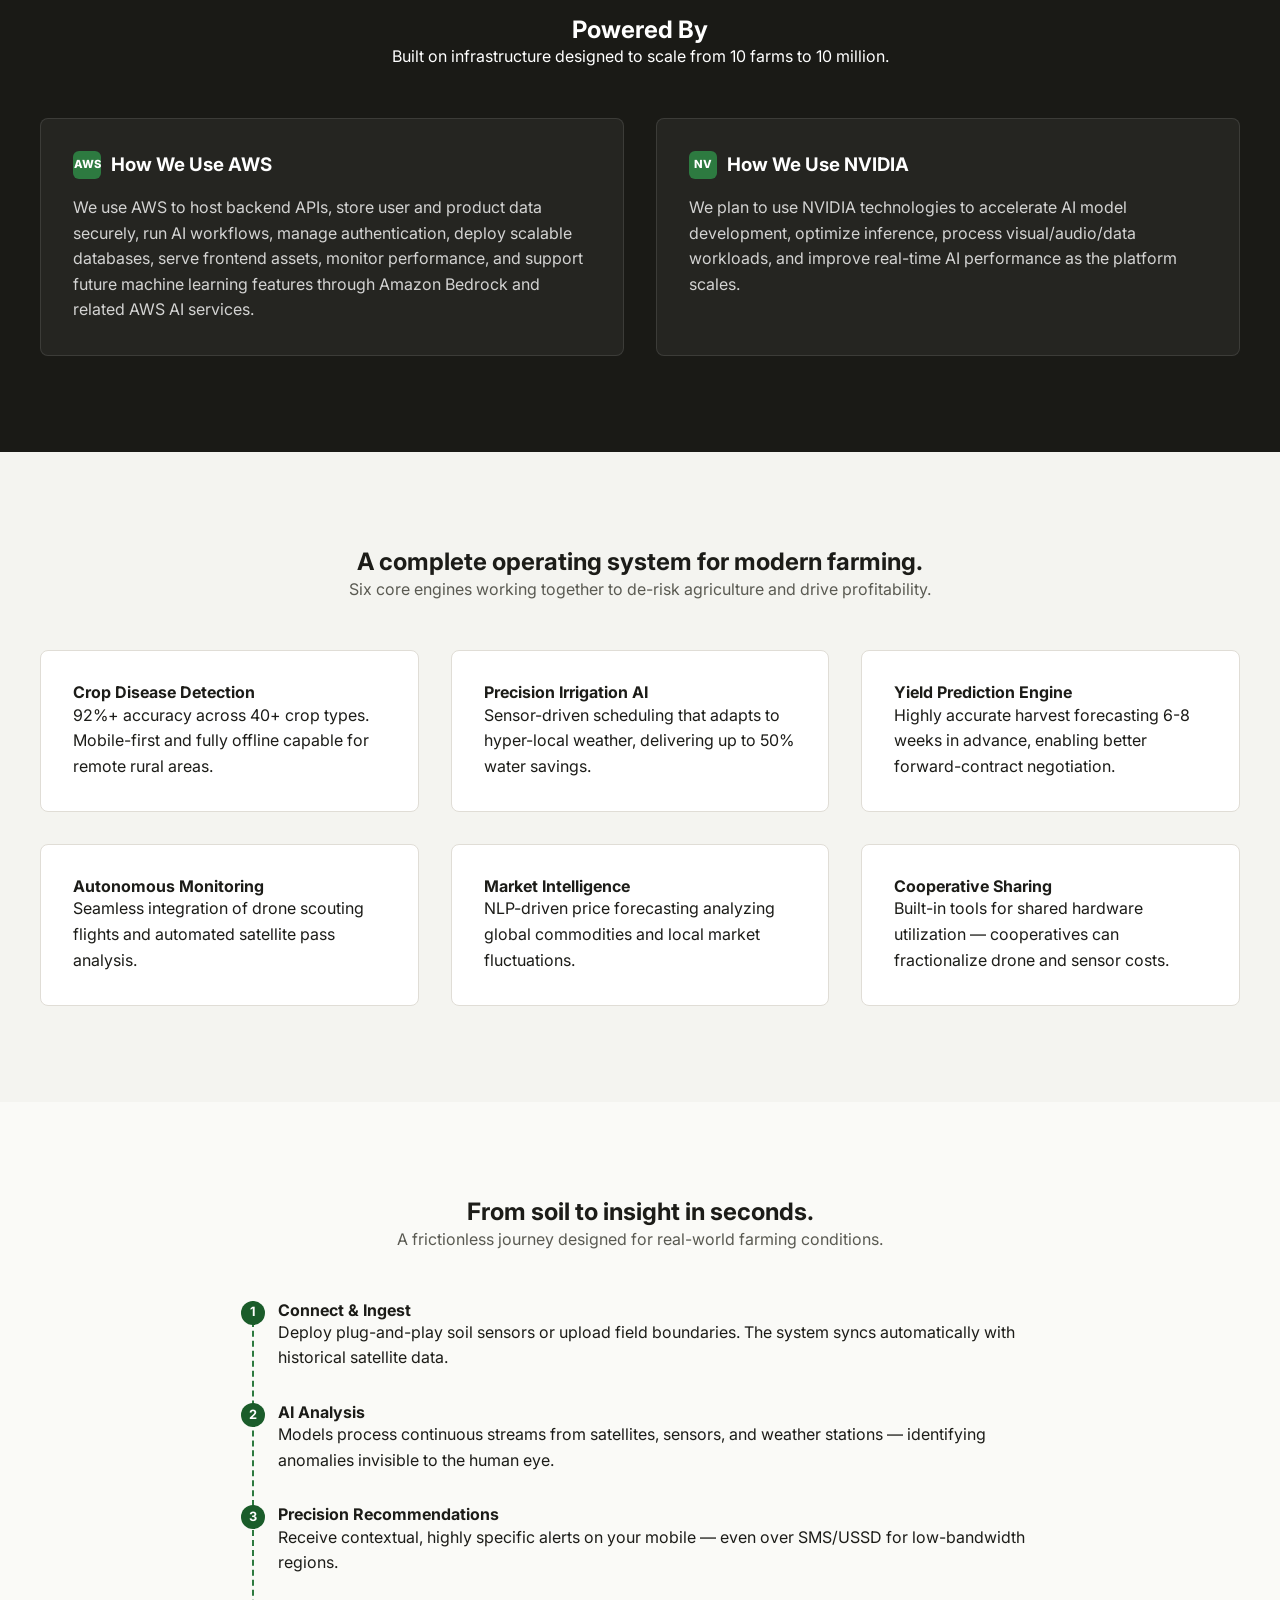
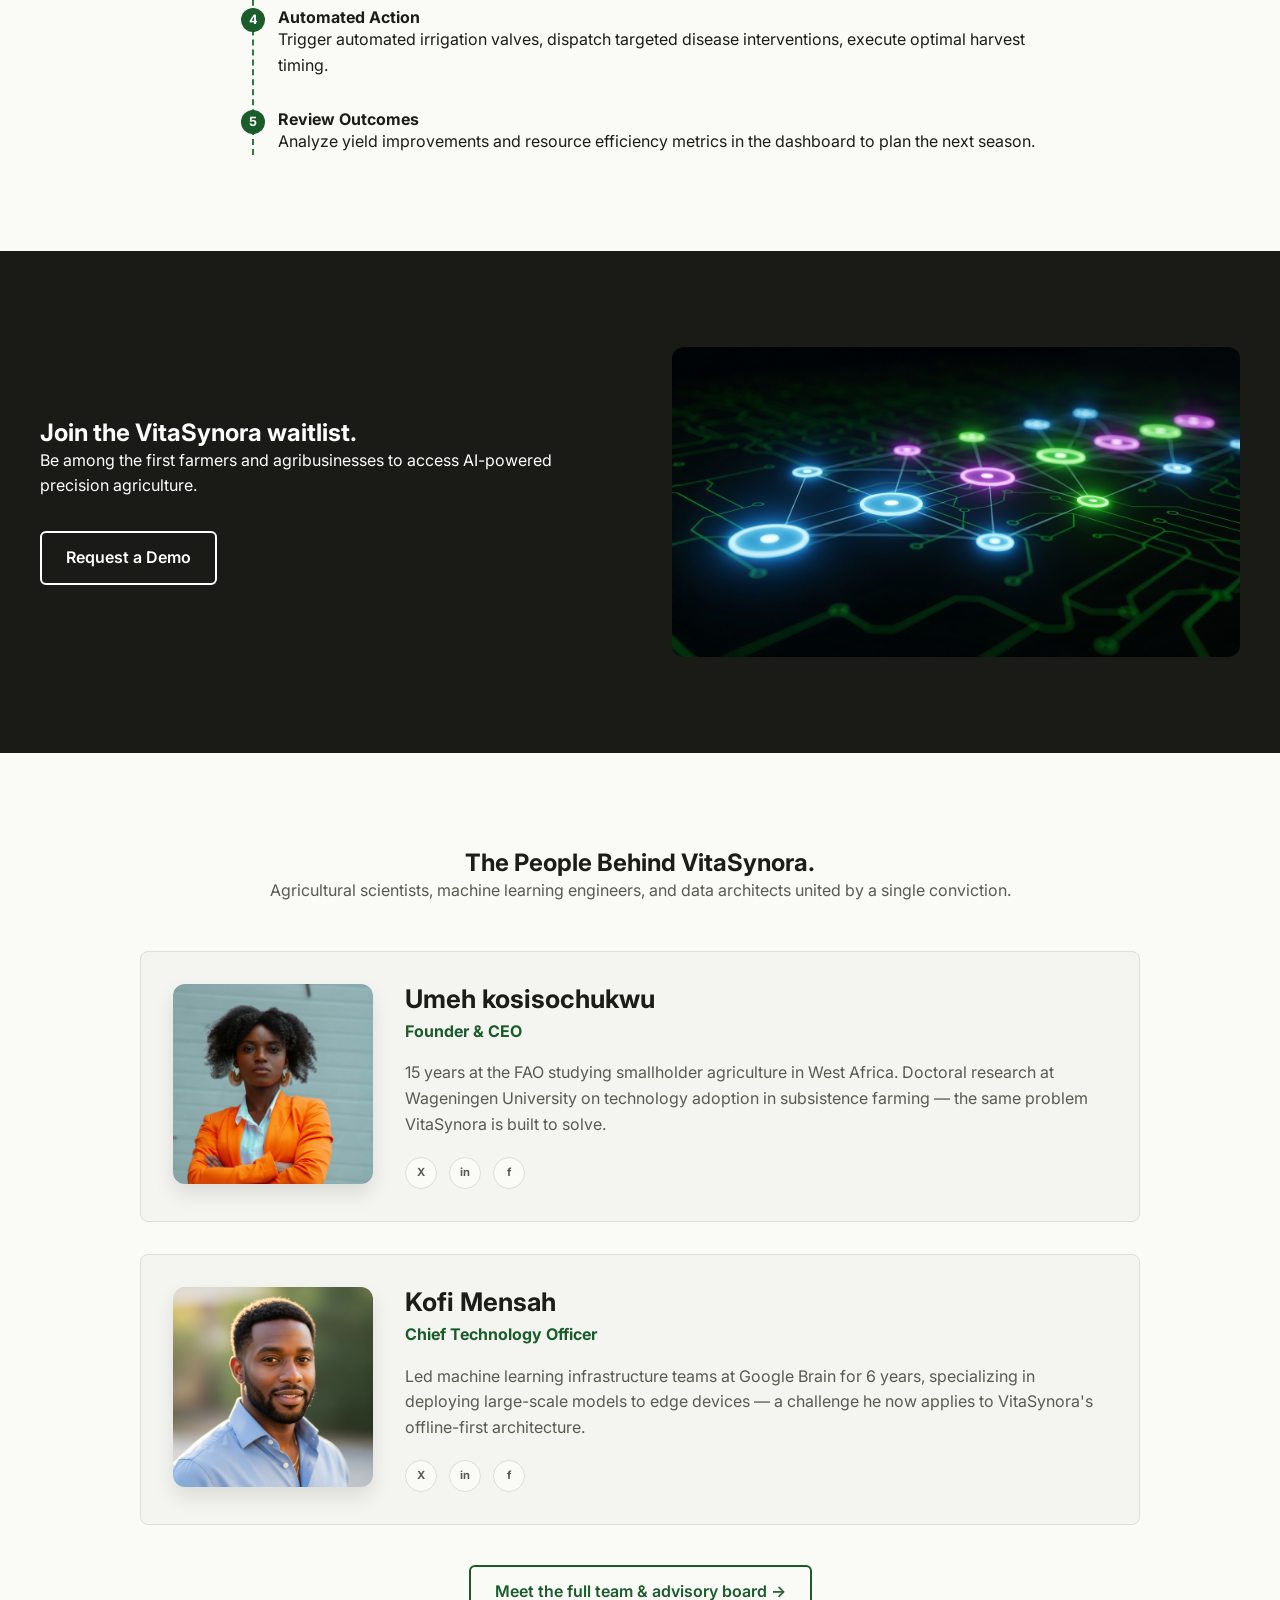
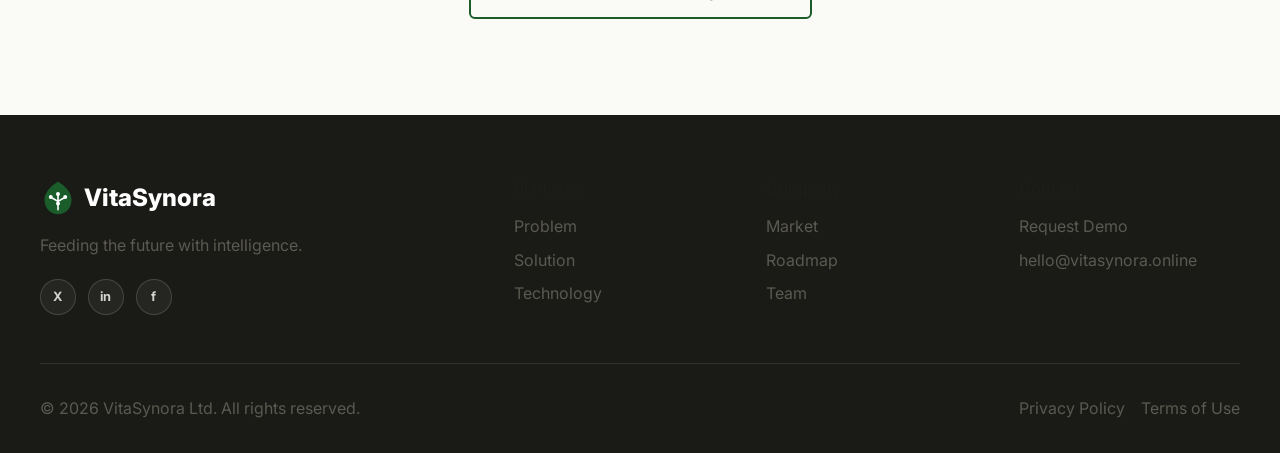
==== commit e65b48aa: "add ceo imges" ====
--- a/index.html
+++ b/index.html
@@ -330,7 +330,7 @@
 
       <div class="card" style="display: flex; flex-direction: column; gap: 2rem; margin-bottom: 2rem; background: var(--bg-light);">
         <div class="team-profile-row">
-          <img src="images/ceo-portrait.png" alt="Dr. Amara Osei">
+          <img src="images/alero.jpg" alt="Dr. Amara Osei">
           <div class="team-profile-body">
             <h3 style="font-size: 1.6rem; margin-bottom: 0.25rem;">Umeh kosisochukwu</h3>
             <p class="text-primary font-bold" style="margin-bottom: 1rem;">Founder & CEO</p>
